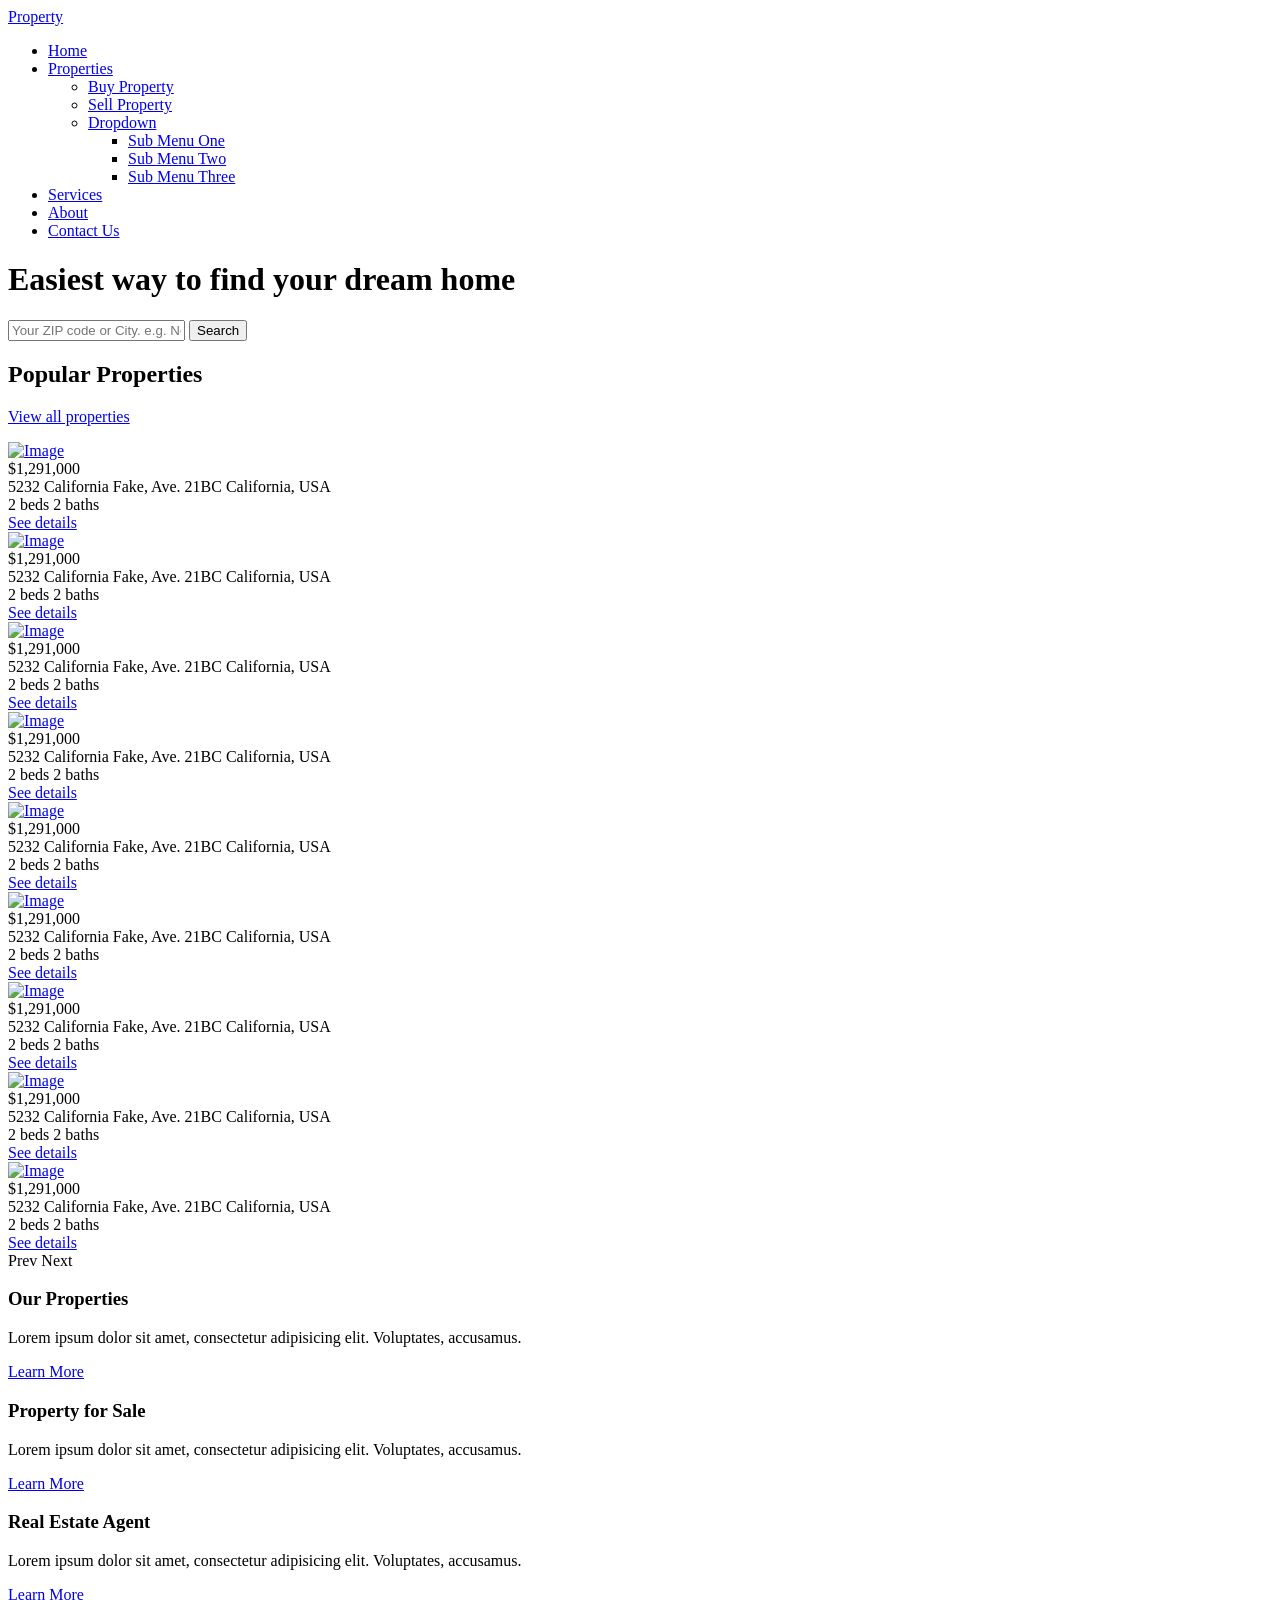
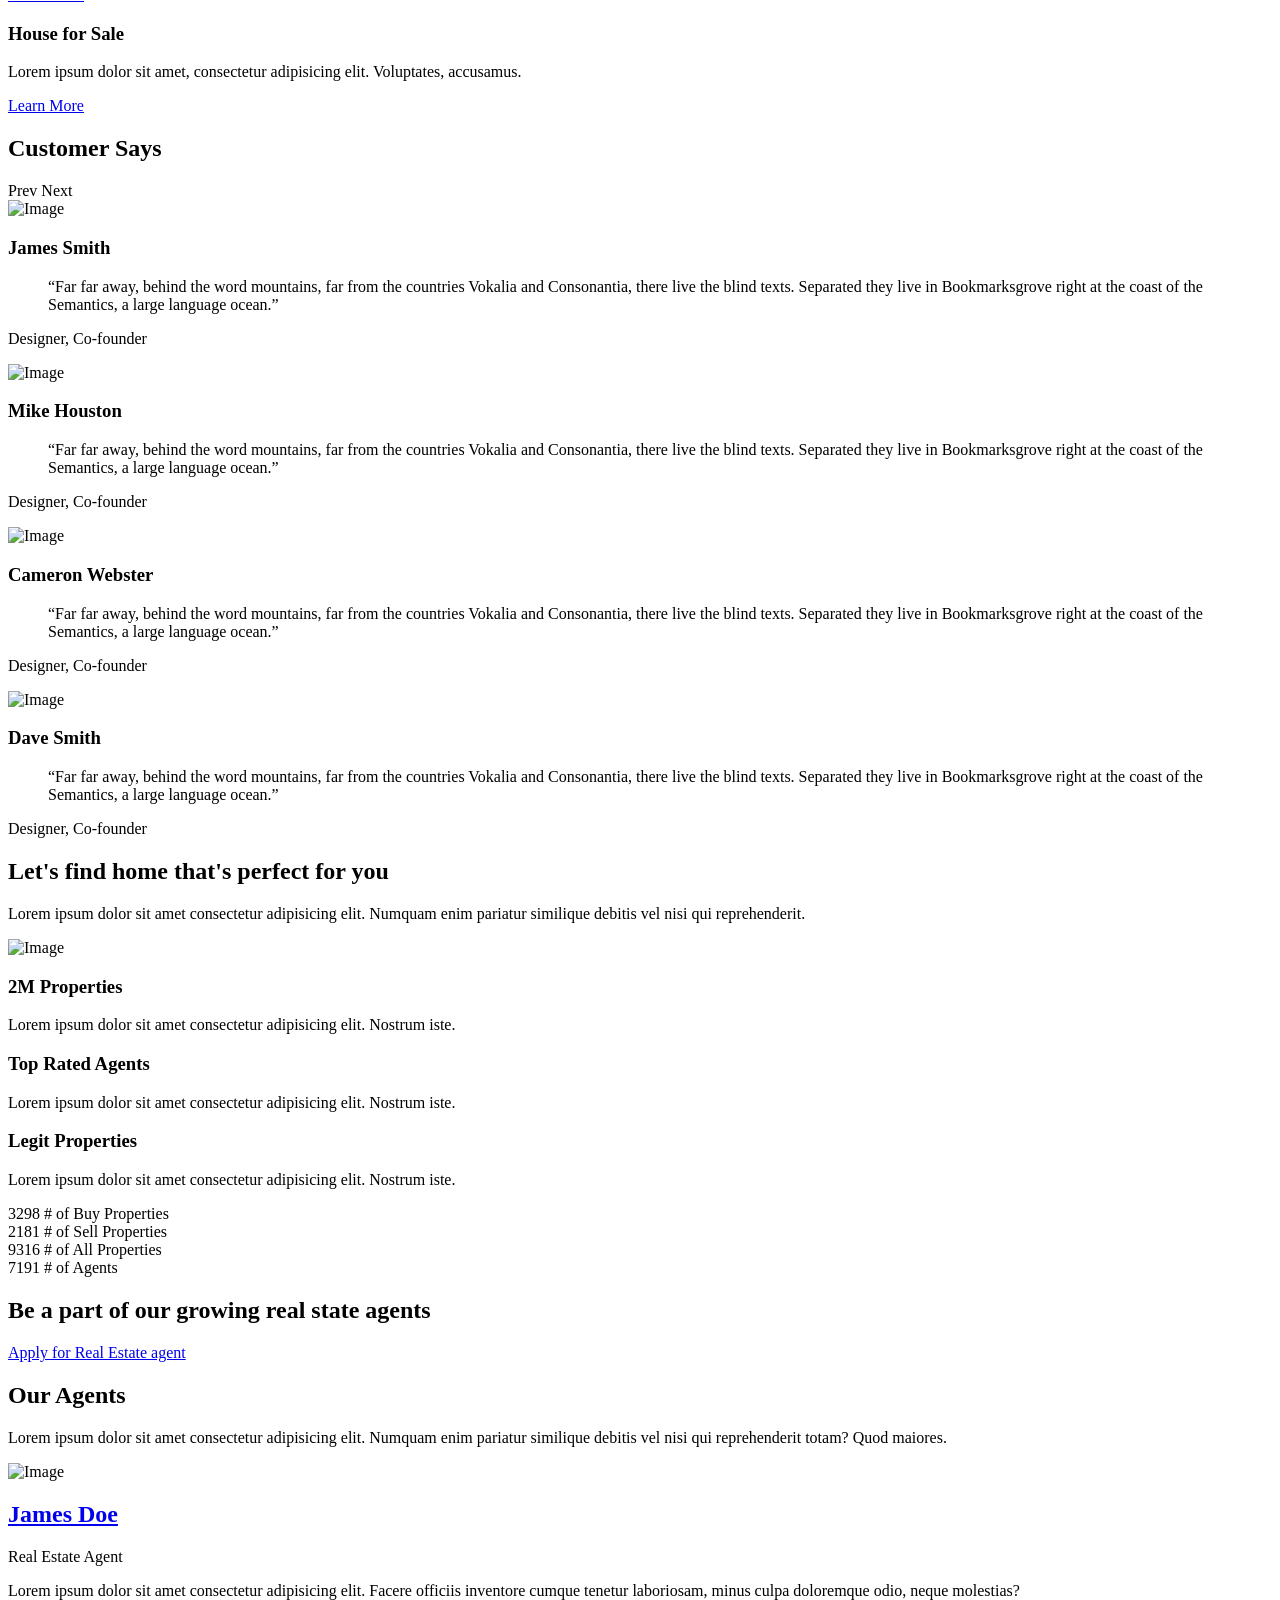
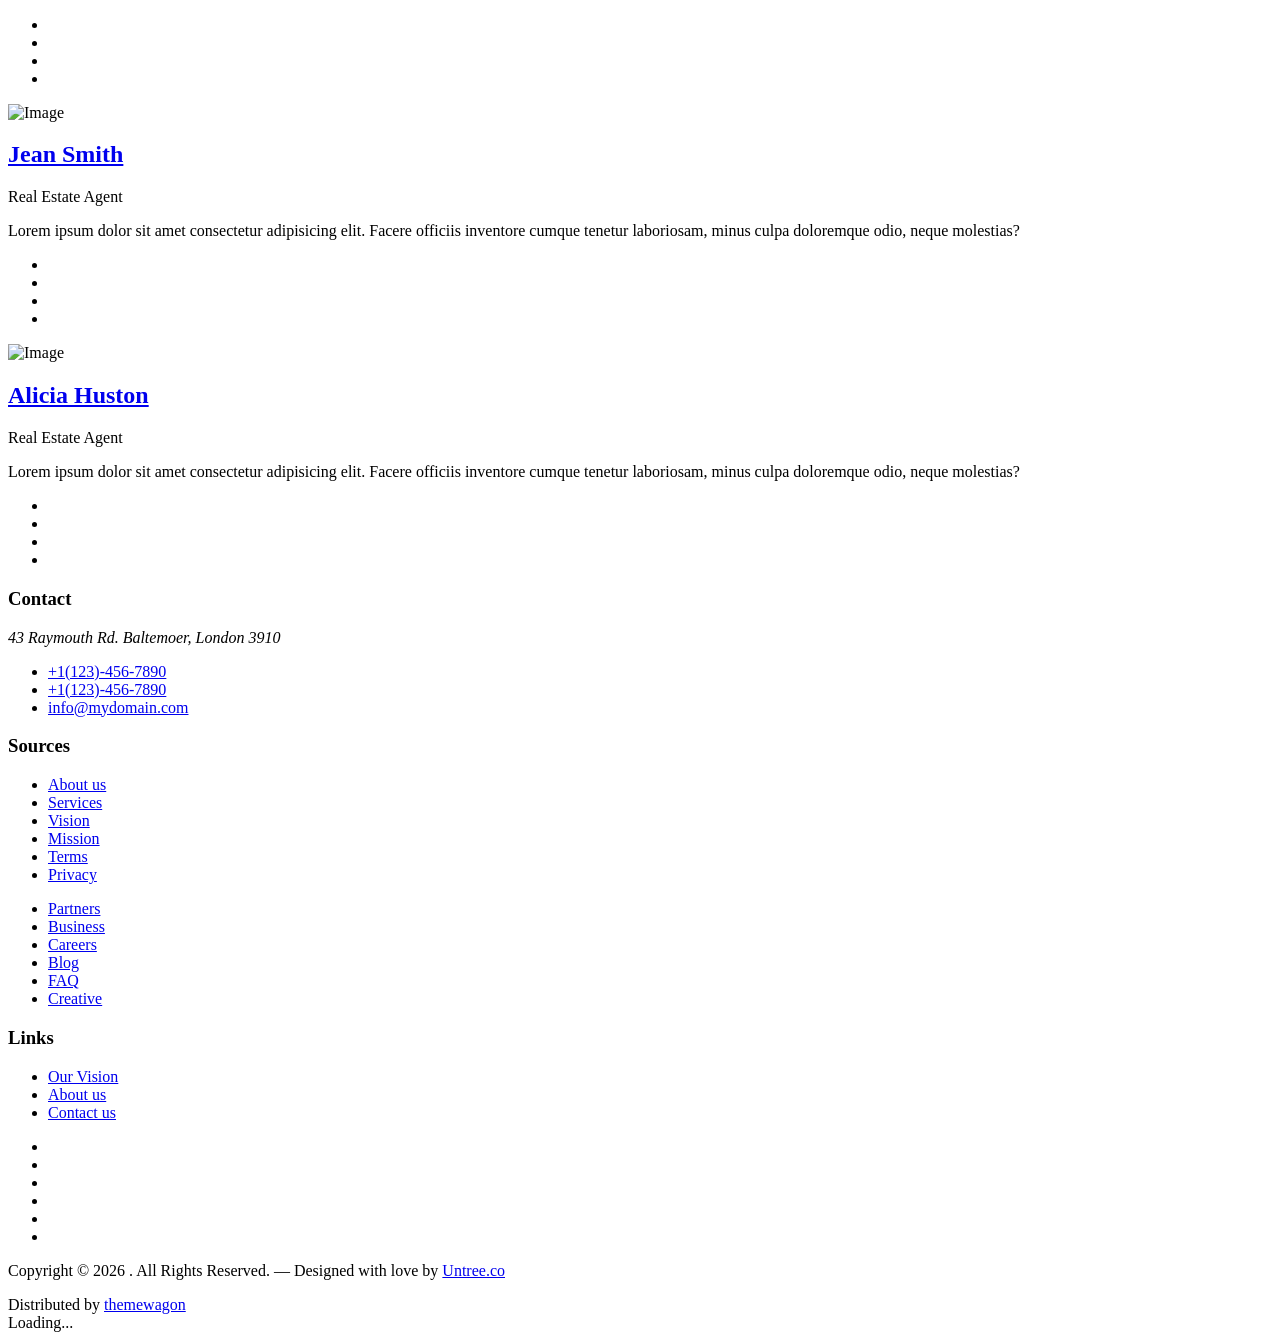
==== index.html @ 0a02bc1f "added index" ====
<!-- /*
* Template Name: Property
* Template Author: Untree.co
* Template URI: https://untree.co/
* License: https://creativecommons.org/licenses/by/3.0/
*/ -->
<!DOCTYPE html>
<html lang="en">
  <head>
    <meta charset="utf-8" />
    <meta name="viewport" content="width=device-width, initial-scale=1" />
    <meta name="author" content="Untree.co" />
    <link rel="shortcut icon" href="favicon.png" />

    <meta name="description" content="" />
    <meta name="keywords" content="bootstrap, bootstrap5" />

    <link rel="preconnect" href="https://fonts.googleapis.com" />
    <link rel="preconnect" href="https://fonts.gstatic.com" crossorigin />
    <link
      href="https://fonts.googleapis.com/css2?family=Work+Sans:wght@400;500;600;700&display=swap"
      rel="stylesheet"
    />

    <link rel="stylesheet" href="fonts/icomoon/style.css" />
    <link rel="stylesheet" href="fonts/flaticon/font/flaticon.css" />

    <link rel="stylesheet" href="css/tiny-slider.css" />
    <link rel="stylesheet" href="css/aos.css" />
    <link rel="stylesheet" href="css/style.css" />

    <title>
      Property &mdash; Free Bootstrap 5 Website Template by Untree.co
    </title>
  </head>
  <body>
    <div class="site-mobile-menu site-navbar-target">
      <div class="site-mobile-menu-header">
        <div class="site-mobile-menu-close">
          <span class="icofont-close js-menu-toggle"></span>
        </div>
      </div>
      <div class="site-mobile-menu-body"></div>
    </div>

    <nav class="site-nav">
      <div class="container">
        <div class="menu-bg-wrap">
          <div class="site-navigation">
            <a href="index.html" class="logo m-0 float-start">Property</a>

            <ul
              class="js-clone-nav d-none d-lg-inline-block text-start site-menu float-end"
            >
              <li class="active"><a href="index.html">Home</a></li>
              <li class="has-children">
                <a href="properties.html">Properties</a>
                <ul class="dropdown">
                  <li><a href="#">Buy Property</a></li>
                  <li><a href="#">Sell Property</a></li>
                  <li class="has-children">
                    <a href="#">Dropdown</a>
                    <ul class="dropdown">
                      <li><a href="#">Sub Menu One</a></li>
                      <li><a href="#">Sub Menu Two</a></li>
                      <li><a href="#">Sub Menu Three</a></li>
                    </ul>
                  </li>
                </ul>
              </li>
              <li><a href="services.html">Services</a></li>
              <li><a href="about.html">About</a></li>
              <li><a href="contact.html">Contact Us</a></li>
            </ul>

            <a
              href="#"
              class="burger light me-auto float-end mt-1 site-menu-toggle js-menu-toggle d-inline-block d-lg-none"
              data-toggle="collapse"
              data-target="#main-navbar"
            >
              <span></span>
            </a>
          </div>
        </div>
      </div>
    </nav>

    <div class="hero">
      <div class="hero-slide">
        <div
          class="img overlay"
          style="background-image: url('images/hero_bg_3.jpg')"
        ></div>
        <div
          class="img overlay"
          style="background-image: url('images/hero_bg_2.jpg')"
        ></div>
        <div
          class="img overlay"
          style="background-image: url('images/hero_bg_1.jpg')"
        ></div>
      </div>

      <div class="container">
        <div class="row justify-content-center align-items-center">
          <div class="col-lg-9 text-center">
            <h1 class="heading" data-aos="fade-up">
              Easiest way to find your dream home
            </h1>
            <form
              action="#"
              class="narrow-w form-search d-flex align-items-stretch mb-3"
              data-aos="fade-up"
              data-aos-delay="200"
            >
              <input
                type="text"
                class="form-control px-4"
                placeholder="Your ZIP code or City. e.g. New York"
              />
              <button type="submit" class="btn btn-primary">Search</button>
            </form>
          </div>
        </div>
      </div>
    </div>

    <div class="section">
      <div class="container">
        <div class="row mb-5 align-items-center">
          <div class="col-lg-6">
            <h2 class="font-weight-bold text-primary heading">
              Popular Properties
            </h2>
          </div>
          <div class="col-lg-6 text-lg-end">
            <p>
              <a
                href="#"
                target="_blank"
                class="btn btn-primary text-white py-3 px-4"
                >View all properties</a
              >
            </p>
          </div>
        </div>
        <div class="row">
          <div class="col-12">
            <div class="property-slider-wrap">
              <div class="property-slider">
                <div class="property-item">
                  <a href="property-single.html" class="img">
                    <img src="images/img_1.jpg" alt="Image" class="img-fluid" />
                  </a>

                  <div class="property-content">
                    <div class="price mb-2"><span>$1,291,000</span></div>
                    <div>
                      <span class="d-block mb-2 text-black-50"
                        >5232 California Fake, Ave. 21BC</span
                      >
                      <span class="city d-block mb-3">California, USA</span>

                      <div class="specs d-flex mb-4">
                        <span class="d-block d-flex align-items-center me-3">
                          <span class="icon-bed me-2"></span>
                          <span class="caption">2 beds</span>
                        </span>
                        <span class="d-block d-flex align-items-center">
                          <span class="icon-bath me-2"></span>
                          <span class="caption">2 baths</span>
                        </span>
                      </div>

                      <a
                        href="property-single.html"
                        class="btn btn-primary py-2 px-3"
                        >See details</a
                      >
                    </div>
                  </div>
                </div>
                <!-- .item -->

                <div class="property-item">
                  <a href="property-single.html" class="img">
                    <img src="images/img_2.jpg" alt="Image" class="img-fluid" />
                  </a>

                  <div class="property-content">
                    <div class="price mb-2"><span>$1,291,000</span></div>
                    <div>
                      <span class="d-block mb-2 text-black-50"
                        >5232 California Fake, Ave. 21BC</span
                      >
                      <span class="city d-block mb-3">California, USA</span>

                      <div class="specs d-flex mb-4">
                        <span class="d-block d-flex align-items-center me-3">
                          <span class="icon-bed me-2"></span>
                          <span class="caption">2 beds</span>
                        </span>
                        <span class="d-block d-flex align-items-center">
                          <span class="icon-bath me-2"></span>
                          <span class="caption">2 baths</span>
                        </span>
                      </div>

                      <a
                        href="property-single.html"
                        class="btn btn-primary py-2 px-3"
                        >See details</a
                      >
                    </div>
                  </div>
                </div>
                <!-- .item -->

                <div class="property-item">
                  <a href="property-single.html" class="img">
                    <img src="images/img_3.jpg" alt="Image" class="img-fluid" />
                  </a>

                  <div class="property-content">
                    <div class="price mb-2"><span>$1,291,000</span></div>
                    <div>
                      <span class="d-block mb-2 text-black-50"
                        >5232 California Fake, Ave. 21BC</span
                      >
                      <span class="city d-block mb-3">California, USA</span>

                      <div class="specs d-flex mb-4">
                        <span class="d-block d-flex align-items-center me-3">
                          <span class="icon-bed me-2"></span>
                          <span class="caption">2 beds</span>
                        </span>
                        <span class="d-block d-flex align-items-center">
                          <span class="icon-bath me-2"></span>
                          <span class="caption">2 baths</span>
                        </span>
                      </div>

                      <a
                        href="property-single.html"
                        class="btn btn-primary py-2 px-3"
                        >See details</a
                      >
                    </div>
                  </div>
                </div>
                <!-- .item -->

                <div class="property-item">
                  <a href="property-single.html" class="img">
                    <img src="images/img_4.jpg" alt="Image" class="img-fluid" />
                  </a>

                  <div class="property-content">
                    <div class="price mb-2"><span>$1,291,000</span></div>
                    <div>
                      <span class="d-block mb-2 text-black-50"
                        >5232 California Fake, Ave. 21BC</span
                      >
                      <span class="city d-block mb-3">California, USA</span>

                      <div class="specs d-flex mb-4">
                        <span class="d-block d-flex align-items-center me-3">
                          <span class="icon-bed me-2"></span>
                          <span class="caption">2 beds</span>
                        </span>
                        <span class="d-block d-flex align-items-center">
                          <span class="icon-bath me-2"></span>
                          <span class="caption">2 baths</span>
                        </span>
                      </div>

                      <a
                        href="property-single.html"
                        class="btn btn-primary py-2 px-3"
                        >See details</a
                      >
                    </div>
                  </div>
                </div>
                <!-- .item -->

                <div class="property-item">
                  <a href="property-single.html" class="img">
                    <img src="images/img_5.jpg" alt="Image" class="img-fluid" />
                  </a>

                  <div class="property-content">
                    <div class="price mb-2"><span>$1,291,000</span></div>
                    <div>
                      <span class="d-block mb-2 text-black-50"
                        >5232 California Fake, Ave. 21BC</span
                      >
                      <span class="city d-block mb-3">California, USA</span>

                      <div class="specs d-flex mb-4">
                        <span class="d-block d-flex align-items-center me-3">
                          <span class="icon-bed me-2"></span>
                          <span class="caption">2 beds</span>
                        </span>
                        <span class="d-block d-flex align-items-center">
                          <span class="icon-bath me-2"></span>
                          <span class="caption">2 baths</span>
                        </span>
                      </div>

                      <a
                        href="property-single.html"
                        class="btn btn-primary py-2 px-3"
                        >See details</a
                      >
                    </div>
                  </div>
                </div>
                <!-- .item -->

                <div class="property-item">
                  <a href="property-single.html" class="img">
                    <img src="images/img_6.jpg" alt="Image" class="img-fluid" />
                  </a>

                  <div class="property-content">
                    <div class="price mb-2"><span>$1,291,000</span></div>
                    <div>
                      <span class="d-block mb-2 text-black-50"
                        >5232 California Fake, Ave. 21BC</span
                      >
                      <span class="city d-block mb-3">California, USA</span>

                      <div class="specs d-flex mb-4">
                        <span class="d-block d-flex align-items-center me-3">
                          <span class="icon-bed me-2"></span>
                          <span class="caption">2 beds</span>
                        </span>
                        <span class="d-block d-flex align-items-center">
                          <span class="icon-bath me-2"></span>
                          <span class="caption">2 baths</span>
                        </span>
                      </div>

                      <a
                        href="property-single.html"
                        class="btn btn-primary py-2 px-3"
                        >See details</a
                      >
                    </div>
                  </div>
                </div>
                <!-- .item -->

                <div class="property-item">
                  <a href="property-single.html" class="img">
                    <img src="images/img_7.jpg" alt="Image" class="img-fluid" />
                  </a>

                  <div class="property-content">
                    <div class="price mb-2"><span>$1,291,000</span></div>
                    <div>
                      <span class="d-block mb-2 text-black-50"
                        >5232 California Fake, Ave. 21BC</span
                      >
                      <span class="city d-block mb-3">California, USA</span>

                      <div class="specs d-flex mb-4">
                        <span class="d-block d-flex align-items-center me-3">
                          <span class="icon-bed me-2"></span>
                          <span class="caption">2 beds</span>
                        </span>
                        <span class="d-block d-flex align-items-center">
                          <span class="icon-bath me-2"></span>
                          <span class="caption">2 baths</span>
                        </span>
                      </div>

                      <a
                        href="property-single.html"
                        class="btn btn-primary py-2 px-3"
                        >See details</a
                      >
                    </div>
                  </div>
                </div>
                <!-- .item -->

                <div class="property-item">
                  <a href="property-single.html" class="img">
                    <img src="images/img_8.jpg" alt="Image" class="img-fluid" />
                  </a>

                  <div class="property-content">
                    <div class="price mb-2"><span>$1,291,000</span></div>
                    <div>
                      <span class="d-block mb-2 text-black-50"
                        >5232 California Fake, Ave. 21BC</span
                      >
                      <span class="city d-block mb-3">California, USA</span>

                      <div class="specs d-flex mb-4">
                        <span class="d-block d-flex align-items-center me-3">
                          <span class="icon-bed me-2"></span>
                          <span class="caption">2 beds</span>
                        </span>
                        <span class="d-block d-flex align-items-center">
                          <span class="icon-bath me-2"></span>
                          <span class="caption">2 baths</span>
                        </span>
                      </div>

                      <a
                        href="property-single.html"
                        class="btn btn-primary py-2 px-3"
                        >See details</a
                      >
                    </div>
                  </div>
                </div>
                <!-- .item -->

                <div class="property-item">
                  <a href="property-single.html" class="img">
                    <img src="images/img_1.jpg" alt="Image" class="img-fluid" />
                  </a>

                  <div class="property-content">
                    <div class="price mb-2"><span>$1,291,000</span></div>
                    <div>
                      <span class="d-block mb-2 text-black-50"
                        >5232 California Fake, Ave. 21BC</span
                      >
                      <span class="city d-block mb-3">California, USA</span>

                      <div class="specs d-flex mb-4">
                        <span class="d-block d-flex align-items-center me-3">
                          <span class="icon-bed me-2"></span>
                          <span class="caption">2 beds</span>
                        </span>
                        <span class="d-block d-flex align-items-center">
                          <span class="icon-bath me-2"></span>
                          <span class="caption">2 baths</span>
                        </span>
                      </div>

                      <a
                        href="property-single.html"
                        class="btn btn-primary py-2 px-3"
                        >See details</a
                      >
                    </div>
                  </div>
                </div>
                <!-- .item -->
              </div>

              <div
                id="property-nav"
                class="controls"
                tabindex="0"
                aria-label="Carousel Navigation"
              >
                <span
                  class="prev"
                  data-controls="prev"
                  aria-controls="property"
                  tabindex="-1"
                  >Prev</span
                >
                <span
                  class="next"
                  data-controls="next"
                  aria-controls="property"
                  tabindex="-1"
                  >Next</span
                >
              </div>
            </div>
          </div>
        </div>
      </div>
    </div>

    <section class="features-1">
      <div class="container">
        <div class="row">
          <div class="col-6 col-lg-3" data-aos="fade-up" data-aos-delay="300">
            <div class="box-feature">
              <span class="flaticon-house"></span>
              <h3 class="mb-3">Our Properties</h3>
              <p>
                Lorem ipsum dolor sit amet, consectetur adipisicing elit.
                Voluptates, accusamus.
              </p>
              <p><a href="#" class="learn-more">Learn More</a></p>
            </div>
          </div>
          <div class="col-6 col-lg-3" data-aos="fade-up" data-aos-delay="500">
            <div class="box-feature">
              <span class="flaticon-building"></span>
              <h3 class="mb-3">Property for Sale</h3>
              <p>
                Lorem ipsum dolor sit amet, consectetur adipisicing elit.
                Voluptates, accusamus.
              </p>
              <p><a href="#" class="learn-more">Learn More</a></p>
            </div>
          </div>
          <div class="col-6 col-lg-3" data-aos="fade-up" data-aos-delay="400">
            <div class="box-feature">
              <span class="flaticon-house-3"></span>
              <h3 class="mb-3">Real Estate Agent</h3>
              <p>
                Lorem ipsum dolor sit amet, consectetur adipisicing elit.
                Voluptates, accusamus.
              </p>
              <p><a href="#" class="learn-more">Learn More</a></p>
            </div>
          </div>
          <div class="col-6 col-lg-3" data-aos="fade-up" data-aos-delay="600">
            <div class="box-feature">
              <span class="flaticon-house-1"></span>
              <h3 class="mb-3">House for Sale</h3>
              <p>
                Lorem ipsum dolor sit amet, consectetur adipisicing elit.
                Voluptates, accusamus.
              </p>
              <p><a href="#" class="learn-more">Learn More</a></p>
            </div>
          </div>
        </div>
      </div>
    </section>

    <div class="section sec-testimonials">
      <div class="container">
        <div class="row mb-5 align-items-center">
          <div class="col-md-6">
            <h2 class="font-weight-bold heading text-primary mb-4 mb-md-0">
              Customer Says
            </h2>
          </div>
          <div class="col-md-6 text-md-end">
            <div id="testimonial-nav">
              <span class="prev" data-controls="prev">Prev</span>

              <span class="next" data-controls="next">Next</span>
            </div>
          </div>
        </div>

        <div class="row">
          <div class="col-lg-4"></div>
        </div>
        <div class="testimonial-slider-wrap">
          <div class="testimonial-slider">
            <div class="item">
              <div class="testimonial">
                <img
                  src="images/person_1-min.jpg"
                  alt="Image"
                  class="img-fluid rounded-circle w-25 mb-4"
                />
                <div class="rate">
                  <span class="icon-star text-warning"></span>
                  <span class="icon-star text-warning"></span>
                  <span class="icon-star text-warning"></span>
                  <span class="icon-star text-warning"></span>
                  <span class="icon-star text-warning"></span>
                </div>
                <h3 class="h5 text-primary mb-4">James Smith</h3>
                <blockquote>
                  <p>
                    &ldquo;Far far away, behind the word mountains, far from the
                    countries Vokalia and Consonantia, there live the blind
                    texts. Separated they live in Bookmarksgrove right at the
                    coast of the Semantics, a large language ocean.&rdquo;
                  </p>
                </blockquote>
                <p class="text-black-50">Designer, Co-founder</p>
              </div>
            </div>

            <div class="item">
              <div class="testimonial">
                <img
                  src="images/person_2-min.jpg"
                  alt="Image"
                  class="img-fluid rounded-circle w-25 mb-4"
                />
                <div class="rate">
                  <span class="icon-star text-warning"></span>
                  <span class="icon-star text-warning"></span>
                  <span class="icon-star text-warning"></span>
                  <span class="icon-star text-warning"></span>
                  <span class="icon-star text-warning"></span>
                </div>
                <h3 class="h5 text-primary mb-4">Mike Houston</h3>
                <blockquote>
                  <p>
                    &ldquo;Far far away, behind the word mountains, far from the
                    countries Vokalia and Consonantia, there live the blind
                    texts. Separated they live in Bookmarksgrove right at the
                    coast of the Semantics, a large language ocean.&rdquo;
                  </p>
                </blockquote>
                <p class="text-black-50">Designer, Co-founder</p>
              </div>
            </div>

            <div class="item">
              <div class="testimonial">
                <img
                  src="images/person_3-min.jpg"
                  alt="Image"
                  class="img-fluid rounded-circle w-25 mb-4"
                />
                <div class="rate">
                  <span class="icon-star text-warning"></span>
                  <span class="icon-star text-warning"></span>
                  <span class="icon-star text-warning"></span>
                  <span class="icon-star text-warning"></span>
                  <span class="icon-star text-warning"></span>
                </div>
                <h3 class="h5 text-primary mb-4">Cameron Webster</h3>
                <blockquote>
                  <p>
                    &ldquo;Far far away, behind the word mountains, far from the
                    countries Vokalia and Consonantia, there live the blind
                    texts. Separated they live in Bookmarksgrove right at the
                    coast of the Semantics, a large language ocean.&rdquo;
                  </p>
                </blockquote>
                <p class="text-black-50">Designer, Co-founder</p>
              </div>
            </div>

            <div class="item">
              <div class="testimonial">
                <img
                  src="images/person_4-min.jpg"
                  alt="Image"
                  class="img-fluid rounded-circle w-25 mb-4"
                />
                <div class="rate">
                  <span class="icon-star text-warning"></span>
                  <span class="icon-star text-warning"></span>
                  <span class="icon-star text-warning"></span>
                  <span class="icon-star text-warning"></span>
                  <span class="icon-star text-warning"></span>
                </div>
                <h3 class="h5 text-primary mb-4">Dave Smith</h3>
                <blockquote>
                  <p>
                    &ldquo;Far far away, behind the word mountains, far from the
                    countries Vokalia and Consonantia, there live the blind
                    texts. Separated they live in Bookmarksgrove right at the
                    coast of the Semantics, a large language ocean.&rdquo;
                  </p>
                </blockquote>
                <p class="text-black-50">Designer, Co-founder</p>
              </div>
            </div>
          </div>
        </div>
      </div>
    </div>

    <div class="section section-4 bg-light">
      <div class="container">
        <div class="row justify-content-center text-center mb-5">
          <div class="col-lg-5">
            <h2 class="font-weight-bold heading text-primary mb-4">
              Let's find home that's perfect for you
            </h2>
            <p class="text-black-50">
              Lorem ipsum dolor sit amet consectetur adipisicing elit. Numquam
              enim pariatur similique debitis vel nisi qui reprehenderit.
            </p>
          </div>
        </div>
        <div class="row justify-content-between mb-5">
          <div class="col-lg-7 mb-5 mb-lg-0 order-lg-2">
            <div class="img-about dots">
              <img src="images/hero_bg_3.jpg" alt="Image" class="img-fluid" />
            </div>
          </div>
          <div class="col-lg-4">
            <div class="d-flex feature-h">
              <span class="wrap-icon me-3">
                <span class="icon-home2"></span>
              </span>
              <div class="feature-text">
                <h3 class="heading">2M Properties</h3>
                <p class="text-black-50">
                  Lorem ipsum dolor sit amet consectetur adipisicing elit.
                  Nostrum iste.
                </p>
              </div>
            </div>

            <div class="d-flex feature-h">
              <span class="wrap-icon me-3">
                <span class="icon-person"></span>
              </span>
              <div class="feature-text">
                <h3 class="heading">Top Rated Agents</h3>
                <p class="text-black-50">
                  Lorem ipsum dolor sit amet consectetur adipisicing elit.
                  Nostrum iste.
                </p>
              </div>
            </div>

            <div class="d-flex feature-h">
              <span class="wrap-icon me-3">
                <span class="icon-security"></span>
              </span>
              <div class="feature-text">
                <h3 class="heading">Legit Properties</h3>
                <p class="text-black-50">
                  Lorem ipsum dolor sit amet consectetur adipisicing elit.
                  Nostrum iste.
                </p>
              </div>
            </div>
          </div>
        </div>
        <div class="row section-counter mt-5">
          <div
            class="col-6 col-sm-6 col-md-6 col-lg-3"
            data-aos="fade-up"
            data-aos-delay="300"
          >
            <div class="counter-wrap mb-5 mb-lg-0">
              <span class="number"
                ><span class="countup text-primary">3298</span></span
              >
              <span class="caption text-black-50"># of Buy Properties</span>
            </div>
          </div>
          <div
            class="col-6 col-sm-6 col-md-6 col-lg-3"
            data-aos="fade-up"
            data-aos-delay="400"
          >
            <div class="counter-wrap mb-5 mb-lg-0">
              <span class="number"
                ><span class="countup text-primary">2181</span></span
              >
              <span class="caption text-black-50"># of Sell Properties</span>
            </div>
          </div>
          <div
            class="col-6 col-sm-6 col-md-6 col-lg-3"
            data-aos="fade-up"
            data-aos-delay="500"
          >
            <div class="counter-wrap mb-5 mb-lg-0">
              <span class="number"
                ><span class="countup text-primary">9316</span></span
              >
              <span class="caption text-black-50"># of All Properties</span>
            </div>
          </div>
          <div
            class="col-6 col-sm-6 col-md-6 col-lg-3"
            data-aos="fade-up"
            data-aos-delay="600"
          >
            <div class="counter-wrap mb-5 mb-lg-0">
              <span class="number"
                ><span class="countup text-primary">7191</span></span
              >
              <span class="caption text-black-50"># of Agents</span>
            </div>
          </div>
        </div>
      </div>
    </div>

    <div class="section">
      <div class="row justify-content-center footer-cta" data-aos="fade-up">
        <div class="col-lg-7 mx-auto text-center">
          <h2 class="mb-4">Be a part of our growing real state agents</h2>
          <p>
            <a
              href="#"
              target="_blank"
              class="btn btn-primary text-white py-3 px-4"
              >Apply for Real Estate agent</a
            >
          </p>
        </div>
        <!-- /.col-lg-7 -->
      </div>
      <!-- /.row -->
    </div>

    <div class="section section-5 bg-light">
      <div class="container">
        <div class="row justify-content-center text-center mb-5">
          <div class="col-lg-6 mb-5">
            <h2 class="font-weight-bold heading text-primary mb-4">
              Our Agents
            </h2>
            <p class="text-black-50">
              Lorem ipsum dolor sit amet consectetur adipisicing elit. Numquam
              enim pariatur similique debitis vel nisi qui reprehenderit totam?
              Quod maiores.
            </p>
          </div>
        </div>
        <div class="row">
          <div class="col-sm-6 col-md-6 col-lg-4 mb-5 mb-lg-0">
            <div class="h-100 person">
              <img
                src="images/person_1-min.jpg"
                alt="Image"
                class="img-fluid"
              />

              <div class="person-contents">
                <h2 class="mb-0"><a href="#">James Doe</a></h2>
                <span class="meta d-block mb-3">Real Estate Agent</span>
                <p>
                  Lorem ipsum dolor sit amet consectetur adipisicing elit.
                  Facere officiis inventore cumque tenetur laboriosam, minus
                  culpa doloremque odio, neque molestias?
                </p>

                <ul class="social list-unstyled list-inline dark-hover">
                  <li class="list-inline-item">
                    <a href="#"><span class="icon-twitter"></span></a>
                  </li>
                  <li class="list-inline-item">
                    <a href="#"><span class="icon-facebook"></span></a>
                  </li>
                  <li class="list-inline-item">
                    <a href="#"><span class="icon-linkedin"></span></a>
                  </li>
                  <li class="list-inline-item">
                    <a href="#"><span class="icon-instagram"></span></a>
                  </li>
                </ul>
              </div>
            </div>
          </div>
          <div class="col-sm-6 col-md-6 col-lg-4 mb-5 mb-lg-0">
            <div class="h-100 person">
              <img
                src="images/person_2-min.jpg"
                alt="Image"
                class="img-fluid"
              />

              <div class="person-contents">
                <h2 class="mb-0"><a href="#">Jean Smith</a></h2>
                <span class="meta d-block mb-3">Real Estate Agent</span>
                <p>
                  Lorem ipsum dolor sit amet consectetur adipisicing elit.
                  Facere officiis inventore cumque tenetur laboriosam, minus
                  culpa doloremque odio, neque molestias?
                </p>

                <ul class="social list-unstyled list-inline dark-hover">
                  <li class="list-inline-item">
                    <a href="#"><span class="icon-twitter"></span></a>
                  </li>
                  <li class="list-inline-item">
                    <a href="#"><span class="icon-facebook"></span></a>
                  </li>
                  <li class="list-inline-item">
                    <a href="#"><span class="icon-linkedin"></span></a>
                  </li>
                  <li class="list-inline-item">
                    <a href="#"><span class="icon-instagram"></span></a>
                  </li>
                </ul>
              </div>
            </div>
          </div>
          <div class="col-sm-6 col-md-6 col-lg-4 mb-5 mb-lg-0">
            <div class="h-100 person">
              <img
                src="images/person_3-min.jpg"
                alt="Image"
                class="img-fluid"
              />

              <div class="person-contents">
                <h2 class="mb-0"><a href="#">Alicia Huston</a></h2>
                <span class="meta d-block mb-3">Real Estate Agent</span>
                <p>
                  Lorem ipsum dolor sit amet consectetur adipisicing elit.
                  Facere officiis inventore cumque tenetur laboriosam, minus
                  culpa doloremque odio, neque molestias?
                </p>

                <ul class="social list-unstyled list-inline dark-hover">
                  <li class="list-inline-item">
                    <a href="#"><span class="icon-twitter"></span></a>
                  </li>
                  <li class="list-inline-item">
                    <a href="#"><span class="icon-facebook"></span></a>
                  </li>
                  <li class="list-inline-item">
                    <a href="#"><span class="icon-linkedin"></span></a>
                  </li>
                  <li class="list-inline-item">
                    <a href="#"><span class="icon-instagram"></span></a>
                  </li>
                </ul>
              </div>
            </div>
          </div>
        </div>
      </div>
    </div>

    <div class="site-footer">
      <div class="container">
        <div class="row">
          <div class="col-lg-4">
            <div class="widget">
              <h3>Contact</h3>
              <address>43 Raymouth Rd. Baltemoer, London 3910</address>
              <ul class="list-unstyled links">
                <li><a href="tel://11234567890">+1(123)-456-7890</a></li>
                <li><a href="tel://11234567890">+1(123)-456-7890</a></li>
                <li>
                  <a href="mailto:info@mydomain.com">info@mydomain.com</a>
                </li>
              </ul>
            </div>
            <!-- /.widget -->
          </div>
          <!-- /.col-lg-4 -->
          <div class="col-lg-4">
            <div class="widget">
              <h3>Sources</h3>
              <ul class="list-unstyled float-start links">
                <li><a href="#">About us</a></li>
                <li><a href="#">Services</a></li>
                <li><a href="#">Vision</a></li>
                <li><a href="#">Mission</a></li>
                <li><a href="#">Terms</a></li>
                <li><a href="#">Privacy</a></li>
              </ul>
              <ul class="list-unstyled float-start links">
                <li><a href="#">Partners</a></li>
                <li><a href="#">Business</a></li>
                <li><a href="#">Careers</a></li>
                <li><a href="#">Blog</a></li>
                <li><a href="#">FAQ</a></li>
                <li><a href="#">Creative</a></li>
              </ul>
            </div>
            <!-- /.widget -->
          </div>
          <!-- /.col-lg-4 -->
          <div class="col-lg-4">
            <div class="widget">
              <h3>Links</h3>
              <ul class="list-unstyled links">
                <li><a href="#">Our Vision</a></li>
                <li><a href="#">About us</a></li>
                <li><a href="#">Contact us</a></li>
              </ul>

              <ul class="list-unstyled social">
                <li>
                  <a href="#"><span class="icon-instagram"></span></a>
                </li>
                <li>
                  <a href="#"><span class="icon-twitter"></span></a>
                </li>
                <li>
                  <a href="#"><span class="icon-facebook"></span></a>
                </li>
                <li>
                  <a href="#"><span class="icon-linkedin"></span></a>
                </li>
                <li>
                  <a href="#"><span class="icon-pinterest"></span></a>
                </li>
                <li>
                  <a href="#"><span class="icon-dribbble"></span></a>
                </li>
              </ul>
            </div>
            <!-- /.widget -->
          </div>
          <!-- /.col-lg-4 -->
        </div>
        <!-- /.row -->

        <div class="row mt-5">
          <div class="col-12 text-center">
            <!-- 
              **==========
              NOTE: 
              Please don't remove this copyright link unless you buy the license here https://untree.co/license/  
              **==========
            -->

            <p>
              Copyright &copy;
              <script>
                document.write(new Date().getFullYear());
              </script>
              . All Rights Reserved. &mdash; Designed with love by
              <a href="https://untree.co">Untree.co</a>
              <!-- License information: https://untree.co/license/ -->
            </p>
            <div>
              Distributed by
              <a href="https://themewagon.com/" target="_blank">themewagon</a>
            </div>
          </div>
        </div>
      </div>
      <!-- /.container -->
    </div>
    <!-- /.site-footer -->

    <!-- Preloader -->
    <div id="overlayer"></div>
    <div class="loader">
      <div class="spinner-border" role="status">
        <span class="visually-hidden">Loading...</span>
      </div>
    </div>

    <script src="js/bootstrap.bundle.min.js"></script>
    <script src="js/tiny-slider.js"></script>
    <script src="js/aos.js"></script>
    <script src="js/navbar.js"></script>
    <script src="js/counter.js"></script>
    <script src="js/custom.js"></script>
  </body>
</html>
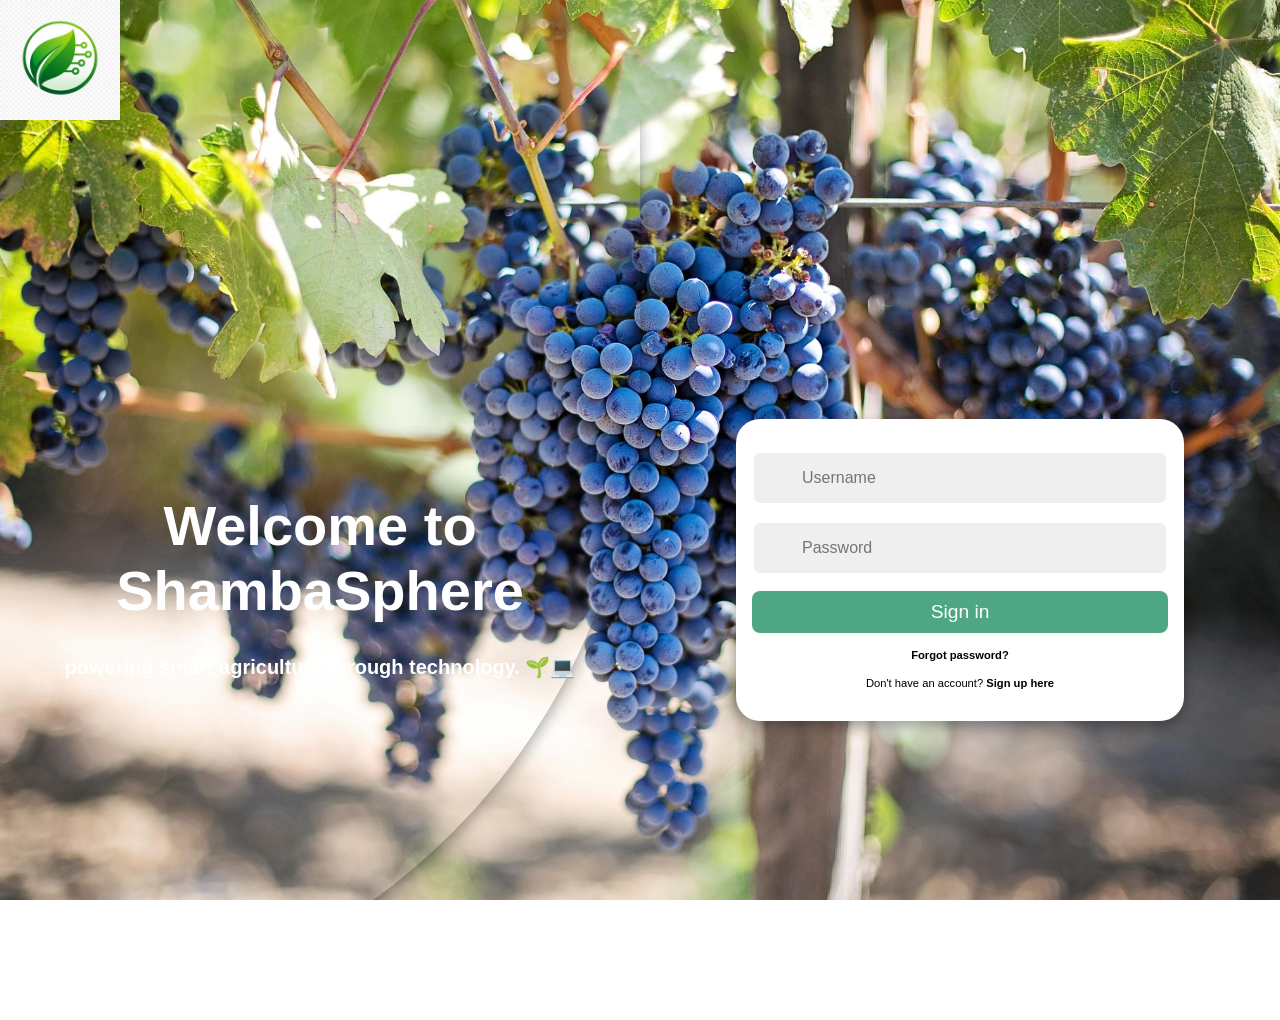
==== commit 2ee03f1f: ".." ====
--- a/index.html
+++ b/index.html
@@ -1,1044 +1,158 @@
-<!-- /*
-* Template Name: Property
-* Template Author: Untree.co
-* Template URI: https://untree.co/
-* License: https://creativecommons.org/licenses/by/3.0/
-*/ -->
 <!DOCTYPE html>
 <html lang="en">
-  <head>
-    <meta charset="utf-8" />
-    <meta name="viewport" content="width=device-width, initial-scale=1" />
-    <meta name="author" content="Untree.co" />
-    <link rel="shortcut icon" href="favicon.png" />
+<head>
+    <meta charset="UTF-8">
+    <meta name="viewport" content="width=device-width, initial-scale=1.0">
+    <title>Register / Login</title>
 
-    <meta name="description" content="" />
-    <meta name="keywords" content="bootstrap, bootstrap5" />
-
-    <link rel="preconnect" href="https://fonts.googleapis.com" />
-    <link rel="preconnect" href="https://fonts.gstatic.com" crossorigin />
-    <link
-      href="https://fonts.googleapis.com/css2?family=Work+Sans:wght@400;500;600;700&display=swap"
-      rel="stylesheet"
-    />
-
-    <link rel="stylesheet" href="fonts/icomoon/style.css" />
-    <link rel="stylesheet" href="fonts/flaticon/font/flaticon.css" />
-
-    <link rel="stylesheet" href="css/tiny-slider.css" />
-    <link rel="stylesheet" href="css/aos.css" />
-    <link rel="stylesheet" href="css/style.css" />
-
-    <title>
-      Property &mdash; Free Bootstrap 5 Website Template by Untree.co
-    </title>
-  </head>
-  <body>
-    <div class="site-mobile-menu site-navbar-target">
-      <div class="site-mobile-menu-header">
-        <div class="site-mobile-menu-close">
-          <span class="icofont-close js-menu-toggle"></span>
-        </div>
-      </div>
-      <div class="site-mobile-menu-body"></div>
+    <!-- Main CSS -->
+    <link rel="stylesheet" href="/Auth/auth.css">
+</head>
+<body>
+    <div class="logo">
+       
+        <img src="/images/logo.jpeg" alt="shambasphere-logo">
+    </div>
     </div>
 
-    <nav class="site-nav">
-      <div class="container">
-        <div class="menu-bg-wrap">
-          <div class="site-navigation">
-            <a href="index.html" class="logo m-0 float-start">Property</a>
+<div id="container" class="container">
+		<!-- FORM SECTION -->
+		<div class="row">
+			<!-- SIGN UP -->
+			<div class="col align-items-center flex-col sign-up">
+				<div class="form-wrapper align-items-center">
+					<div class="form sign-up">
+						<div class="input-group">
+							<i class='bx bxs-user'></i>
+							<input type="text" placeholder="Username">
+						</div>
+						<div class="input-group">
+							<i class='bx bx-mail-send'></i>
+							<input type="email" placeholder="Email">
+						</div>
+                        <div class="input-group">
+							<i class='bx bxs-lock-alt'></i>
+							<input type="number" placeholder="mobile number">
+						</div>
+						<div class="input-group">
+							<i class='bx bxs-lock-alt'></i>
+							<input type="password" placeholder="Password">
+						</div>
+						<div class="input-group">
+							<i class='bx bxs-lock-alt'></i>
+							<input type="password" placeholder="Confirm password">
+						</div>
+                        <div class="input-group">
+							<select name="" id="" style="width: 100%; padding: 10px; border-radius: 5px; border: 1px solid var(--gray);">
+                                <option value=""></option>
+                                <option value="">Farmer</option>
+                                <option value="">Buyer</option>
+                                <option value="">Agronomist</option>
+                                <option value="">Agricultural Extension Officer</option>
+                                <option value="">Agricultural Researcher</option>
+                                <option value="">Agricultural Consultant</option>
 
-            <ul
-              class="js-clone-nav d-none d-lg-inline-block text-start site-menu float-end"
-            >
-              <li class="active"><a href="index.html">Home</a></li>
-              <li class="has-children">
-                <a href="properties.html">Properties</a>
-                <ul class="dropdown">
-                  <li><a href="#">Buy Property</a></li>
-                  <li><a href="#">Sell Property</a></li>
-                  <li class="has-children">
-                    <a href="#">Dropdown</a>
-                    <ul class="dropdown">
-                      <li><a href="#">Sub Menu One</a></li>
-                      <li><a href="#">Sub Menu Two</a></li>
-                      <li><a href="#">Sub Menu Three</a></li>
-                    </ul>
-                  </li>
-                </ul>
-              </li>
-              <li><a href="services.html">Services</a></li>
-              <li><a href="about.html">About</a></li>
-              <li><a href="contact.html">Contact Us</a></li>
-            </ul>
 
-            <a
-              href="#"
-              class="burger light me-auto float-end mt-1 site-menu-toggle js-menu-toggle d-inline-block d-lg-none"
-              data-toggle="collapse"
-              data-target="#main-navbar"
-            >
-              <span></span>
-            </a>
-          </div>
-        </div>
-      </div>
-    </nav>
 
-    <div class="hero">
-      <div class="hero-slide">
-        <div
-          class="img overlay"
-          style="background-image: url('images/hero_bg_3.jpg')"
-        ></div>
-        <div
-          class="img overlay"
-          style="background-image: url('images/hero_bg_2.jpg')"
-        ></div>
-        <div
-          class="img overlay"
-          style="background-image: url('images/hero_bg_1.jpg')"
-        ></div>
-      </div>
 
-      <div class="container">
-        <div class="row justify-content-center align-items-center">
-          <div class="col-lg-9 text-center">
-            <h1 class="heading" data-aos="fade-up">
-              Easiest way to find your dream home
-            </h1>
-            <form
-              action="#"
-              class="narrow-w form-search d-flex align-items-stretch mb-3"
-              data-aos="fade-up"
-              data-aos-delay="200"
-            >
-              <input
-                type="text"
-                class="form-control px-4"
-                placeholder="Your ZIP code or City. e.g. New York"
-              />
-              <button type="submit" class="btn btn-primary">Search</button>
-            </form>
-          </div>
-        </div>
-      </div>
-    </div>
+                              
+                            </select>
+						</div>
+						<button>
+							Sign up
+						</button>
+						<p>
+							<span>
+								Already have an account?
+							</span>
+							<b onclick="toggle()" class="pointer">
+								Sign in here
+							</b>
+						</p>
+					</div>
+				</div>
+			
+			</div>
+			<!-- END SIGN UP -->
+			<!-- SIGN IN -->
+			<div class="col align-items-center flex-col sign-in">
+				<div class="form-wrapper align-items-center">
+					<div class="form sign-in">
+						<div class="input-group">
+							<i class='bx bxs-user'></i>
+							<input type="text" placeholder="Username">
+						</div>
+						<div class="input-group">
+							<i class='bx bxs-lock-alt'></i>
+							<input type="password" placeholder="Password">
+						</div>
+						<button>
+							Sign in
+						</button>
+						<p>
+							<b>
+								Forgot password?
+							</b>
+						</p>
+						<p>
+							<span>
+								Don't have an account?
+							</span>
+							<b onclick="toggle()" class="pointer">
+								Sign up here
+							</b>
+						</p>
+					</div>
+				</div>
+				<div class="form-wrapper">
+		
+				</div>
+			</div>
+			<!-- END SIGN IN -->
+		</div>
+		<!-- END FORM SECTION -->
+		<!-- CONTENT SECTION -->
+		<div class="row content-row">
+			<!-- SIGN IN CONTENT -->
+			<div class="col align-items-center flex-col sign-in" style="color: red;">
 
-    <div class="section">
-      <div class="container">
-        <div class="row mb-5 align-items-center">
-          <div class="col-lg-6">
-            <h2 class="font-weight-bold text-primary heading">
-              Popular Properties
-            </h2>
-          </div>
-          <div class="col-lg-6 text-lg-end">
-            <p>
-              <a
-                href="#"
-                target="_blank"
-                class="btn btn-primary text-white py-3 px-4"
-                >View all properties</a
-              >
-            </p>
-          </div>
-        </div>
-        <div class="row">
-          <div class="col-12">
-            <div class="property-slider-wrap">
-              <div class="property-slider">
-                <div class="property-item">
-                  <a href="property-single.html" class="img">
-                    <img src="images/img_1.jpg" alt="Image" class="img-fluid" />
-                  </a>
+                <div class="img-sign-in" >
+                       </div>
 
-                  <div class="property-content">
-                    <div class="price mb-2"><span>$1,291,000</span></div>
-                    <div>
-                      <span class="d-block mb-2 text-black-50"
-                        >5232 California Fake, Ave. 21BC</span
-                      >
-                      <span class="city d-block mb-3">California, USA</span>
 
-                      <div class="specs d-flex mb-4">
-                        <span class="d-block d-flex align-items-center me-3">
-                          <span class="icon-bed me-2"></span>
-                          <span class="caption">2 beds</span>
-                        </span>
-                        <span class="d-block d-flex align-items-center">
-                          <span class="icon-bath me-2"></span>
-                          <span class="caption">2 baths</span>
-                        </span>
-                      </div>
 
-                      <a
-                        href="property-single.html"
-                        class="btn btn-primary py-2 px-3"
-                        >See details</a
-                      >
-                    </div>
-                  </div>
-                </div>
-                <!-- .item -->
+				<div class="text sign-in">
+                   
+					<h2>
+						Welcome to ShambaSphere 
+                    </h2>
+                    <p style="font-size: 20px;">powering smart agriculture through technology. 🌱💻</p> 
+                    
+	
+				</div>
+				<div class="img sign-in">
+                   
+				</div>
+			</div>
+			<!-- END SIGN IN CONTENT -->
+			<!-- SIGN UP CONTENT -->
+			<div class="col align-items-center flex-col">
+				<div class="img sign-up">
+				
+				</div>
+				<div class="text sign-up">
+					<h2 style="color: white-space: inherit;font-size: 50px;font-weight: bold; background: rgba(0, 0, 0, 0.384); padding: 10px;">
+						Join with us
+					</h2>
+                    <p style="color:white;font-size: 20px;font-weight: bold; background: rgba(0, 0, 0, 0.384); padding: 10px;">and experience the power of technology in modern agriculture. 🌐🌱</p>
+	
+				</div>
+			</div>
+			<!-- END SIGN UP CONTENT -->
+		</div>
+		<!-- END CONTENT SECTION -->
+	</div>
 
-                <div class="property-item">
-                  <a href="property-single.html" class="img">
-                    <img src="images/img_2.jpg" alt="Image" class="img-fluid" />
-                  </a>
-
-                  <div class="property-content">
-                    <div class="price mb-2"><span>$1,291,000</span></div>
-                    <div>
-                      <span class="d-block mb-2 text-black-50"
-                        >5232 California Fake, Ave. 21BC</span
-                      >
-                      <span class="city d-block mb-3">California, USA</span>
-
-                      <div class="specs d-flex mb-4">
-                        <span class="d-block d-flex align-items-center me-3">
-                          <span class="icon-bed me-2"></span>
-                          <span class="caption">2 beds</span>
-                        </span>
-                        <span class="d-block d-flex align-items-center">
-                          <span class="icon-bath me-2"></span>
-                          <span class="caption">2 baths</span>
-                        </span>
-                      </div>
-
-                      <a
-                        href="property-single.html"
-                        class="btn btn-primary py-2 px-3"
-                        >See details</a
-                      >
-                    </div>
-                  </div>
-                </div>
-                <!-- .item -->
-
-                <div class="property-item">
-                  <a href="property-single.html" class="img">
-                    <img src="images/img_3.jpg" alt="Image" class="img-fluid" />
-                  </a>
-
-                  <div class="property-content">
-                    <div class="price mb-2"><span>$1,291,000</span></div>
-                    <div>
-                      <span class="d-block mb-2 text-black-50"
-                        >5232 California Fake, Ave. 21BC</span
-                      >
-                      <span class="city d-block mb-3">California, USA</span>
-
-                      <div class="specs d-flex mb-4">
-                        <span class="d-block d-flex align-items-center me-3">
-                          <span class="icon-bed me-2"></span>
-                          <span class="caption">2 beds</span>
-                        </span>
-                        <span class="d-block d-flex align-items-center">
-                          <span class="icon-bath me-2"></span>
-                          <span class="caption">2 baths</span>
-                        </span>
-                      </div>
-
-                      <a
-                        href="property-single.html"
-                        class="btn btn-primary py-2 px-3"
-                        >See details</a
-                      >
-                    </div>
-                  </div>
-                </div>
-                <!-- .item -->
-
-                <div class="property-item">
-                  <a href="property-single.html" class="img">
-                    <img src="images/img_4.jpg" alt="Image" class="img-fluid" />
-                  </a>
-
-                  <div class="property-content">
-                    <div class="price mb-2"><span>$1,291,000</span></div>
-                    <div>
-                      <span class="d-block mb-2 text-black-50"
-                        >5232 California Fake, Ave. 21BC</span
-                      >
-                      <span class="city d-block mb-3">California, USA</span>
-
-                      <div class="specs d-flex mb-4">
-                        <span class="d-block d-flex align-items-center me-3">
-                          <span class="icon-bed me-2"></span>
-                          <span class="caption">2 beds</span>
-                        </span>
-                        <span class="d-block d-flex align-items-center">
-                          <span class="icon-bath me-2"></span>
-                          <span class="caption">2 baths</span>
-                        </span>
-                      </div>
-
-                      <a
-                        href="property-single.html"
-                        class="btn btn-primary py-2 px-3"
-                        >See details</a
-                      >
-                    </div>
-                  </div>
-                </div>
-                <!-- .item -->
-
-                <div class="property-item">
-                  <a href="property-single.html" class="img">
-                    <img src="images/img_5.jpg" alt="Image" class="img-fluid" />
-                  </a>
-
-                  <div class="property-content">
-                    <div class="price mb-2"><span>$1,291,000</span></div>
-                    <div>
-                      <span class="d-block mb-2 text-black-50"
-                        >5232 California Fake, Ave. 21BC</span
-                      >
-                      <span class="city d-block mb-3">California, USA</span>
-
-                      <div class="specs d-flex mb-4">
-                        <span class="d-block d-flex align-items-center me-3">
-                          <span class="icon-bed me-2"></span>
-                          <span class="caption">2 beds</span>
-                        </span>
-                        <span class="d-block d-flex align-items-center">
-                          <span class="icon-bath me-2"></span>
-                          <span class="caption">2 baths</span>
-                        </span>
-                      </div>
-
-                      <a
-                        href="property-single.html"
-                        class="btn btn-primary py-2 px-3"
-                        >See details</a
-                      >
-                    </div>
-                  </div>
-                </div>
-                <!-- .item -->
-
-                <div class="property-item">
-                  <a href="property-single.html" class="img">
-                    <img src="images/img_6.jpg" alt="Image" class="img-fluid" />
-                  </a>
-
-                  <div class="property-content">
-                    <div class="price mb-2"><span>$1,291,000</span></div>
-                    <div>
-                      <span class="d-block mb-2 text-black-50"
-                        >5232 California Fake, Ave. 21BC</span
-                      >
-                      <span class="city d-block mb-3">California, USA</span>
-
-                      <div class="specs d-flex mb-4">
-                        <span class="d-block d-flex align-items-center me-3">
-                          <span class="icon-bed me-2"></span>
-                          <span class="caption">2 beds</span>
-                        </span>
-                        <span class="d-block d-flex align-items-center">
-                          <span class="icon-bath me-2"></span>
-                          <span class="caption">2 baths</span>
-                        </span>
-                      </div>
-
-                      <a
-                        href="property-single.html"
-                        class="btn btn-primary py-2 px-3"
-                        >See details</a
-                      >
-                    </div>
-                  </div>
-                </div>
-                <!-- .item -->
-
-                <div class="property-item">
-                  <a href="property-single.html" class="img">
-                    <img src="images/img_7.jpg" alt="Image" class="img-fluid" />
-                  </a>
-
-                  <div class="property-content">
-                    <div class="price mb-2"><span>$1,291,000</span></div>
-                    <div>
-                      <span class="d-block mb-2 text-black-50"
-                        >5232 California Fake, Ave. 21BC</span
-                      >
-                      <span class="city d-block mb-3">California, USA</span>
-
-                      <div class="specs d-flex mb-4">
-                        <span class="d-block d-flex align-items-center me-3">
-                          <span class="icon-bed me-2"></span>
-                          <span class="caption">2 beds</span>
-                        </span>
-                        <span class="d-block d-flex align-items-center">
-                          <span class="icon-bath me-2"></span>
-                          <span class="caption">2 baths</span>
-                        </span>
-                      </div>
-
-                      <a
-                        href="property-single.html"
-                        class="btn btn-primary py-2 px-3"
-                        >See details</a
-                      >
-                    </div>
-                  </div>
-                </div>
-                <!-- .item -->
-
-                <div class="property-item">
-                  <a href="property-single.html" class="img">
-                    <img src="images/img_8.jpg" alt="Image" class="img-fluid" />
-                  </a>
-
-                  <div class="property-content">
-                    <div class="price mb-2"><span>$1,291,000</span></div>
-                    <div>
-                      <span class="d-block mb-2 text-black-50"
-                        >5232 California Fake, Ave. 21BC</span
-                      >
-                      <span class="city d-block mb-3">California, USA</span>
-
-                      <div class="specs d-flex mb-4">
-                        <span class="d-block d-flex align-items-center me-3">
-                          <span class="icon-bed me-2"></span>
-                          <span class="caption">2 beds</span>
-                        </span>
-                        <span class="d-block d-flex align-items-center">
-                          <span class="icon-bath me-2"></span>
-                          <span class="caption">2 baths</span>
-                        </span>
-                      </div>
-
-                      <a
-                        href="property-single.html"
-                        class="btn btn-primary py-2 px-3"
-                        >See details</a
-                      >
-                    </div>
-                  </div>
-                </div>
-                <!-- .item -->
-
-                <div class="property-item">
-                  <a href="property-single.html" class="img">
-                    <img src="images/img_1.jpg" alt="Image" class="img-fluid" />
-                  </a>
-
-                  <div class="property-content">
-                    <div class="price mb-2"><span>$1,291,000</span></div>
-                    <div>
-                      <span class="d-block mb-2 text-black-50"
-                        >5232 California Fake, Ave. 21BC</span
-                      >
-                      <span class="city d-block mb-3">California, USA</span>
-
-                      <div class="specs d-flex mb-4">
-                        <span class="d-block d-flex align-items-center me-3">
-                          <span class="icon-bed me-2"></span>
-                          <span class="caption">2 beds</span>
-                        </span>
-                        <span class="d-block d-flex align-items-center">
-                          <span class="icon-bath me-2"></span>
-                          <span class="caption">2 baths</span>
-                        </span>
-                      </div>
-
-                      <a
-                        href="property-single.html"
-                        class="btn btn-primary py-2 px-3"
-                        >See details</a
-                      >
-                    </div>
-                  </div>
-                </div>
-                <!-- .item -->
-              </div>
-
-              <div
-                id="property-nav"
-                class="controls"
-                tabindex="0"
-                aria-label="Carousel Navigation"
-              >
-                <span
-                  class="prev"
-                  data-controls="prev"
-                  aria-controls="property"
-                  tabindex="-1"
-                  >Prev</span
-                >
-                <span
-                  class="next"
-                  data-controls="next"
-                  aria-controls="property"
-                  tabindex="-1"
-                  >Next</span
-                >
-              </div>
-            </div>
-          </div>
-        </div>
-      </div>
-    </div>
-
-    <section class="features-1">
-      <div class="container">
-        <div class="row">
-          <div class="col-6 col-lg-3" data-aos="fade-up" data-aos-delay="300">
-            <div class="box-feature">
-              <span class="flaticon-house"></span>
-              <h3 class="mb-3">Our Properties</h3>
-              <p>
-                Lorem ipsum dolor sit amet, consectetur adipisicing elit.
-                Voluptates, accusamus.
-              </p>
-              <p><a href="#" class="learn-more">Learn More</a></p>
-            </div>
-          </div>
-          <div class="col-6 col-lg-3" data-aos="fade-up" data-aos-delay="500">
-            <div class="box-feature">
-              <span class="flaticon-building"></span>
-              <h3 class="mb-3">Property for Sale</h3>
-              <p>
-                Lorem ipsum dolor sit amet, consectetur adipisicing elit.
-                Voluptates, accusamus.
-              </p>
-              <p><a href="#" class="learn-more">Learn More</a></p>
-            </div>
-          </div>
-          <div class="col-6 col-lg-3" data-aos="fade-up" data-aos-delay="400">
-            <div class="box-feature">
-              <span class="flaticon-house-3"></span>
-              <h3 class="mb-3">Real Estate Agent</h3>
-              <p>
-                Lorem ipsum dolor sit amet, consectetur adipisicing elit.
-                Voluptates, accusamus.
-              </p>
-              <p><a href="#" class="learn-more">Learn More</a></p>
-            </div>
-          </div>
-          <div class="col-6 col-lg-3" data-aos="fade-up" data-aos-delay="600">
-            <div class="box-feature">
-              <span class="flaticon-house-1"></span>
-              <h3 class="mb-3">House for Sale</h3>
-              <p>
-                Lorem ipsum dolor sit amet, consectetur adipisicing elit.
-                Voluptates, accusamus.
-              </p>
-              <p><a href="#" class="learn-more">Learn More</a></p>
-            </div>
-          </div>
-        </div>
-      </div>
-    </section>
-
-    <div class="section sec-testimonials">
-      <div class="container">
-        <div class="row mb-5 align-items-center">
-          <div class="col-md-6">
-            <h2 class="font-weight-bold heading text-primary mb-4 mb-md-0">
-              Customer Says
-            </h2>
-          </div>
-          <div class="col-md-6 text-md-end">
-            <div id="testimonial-nav">
-              <span class="prev" data-controls="prev">Prev</span>
-
-              <span class="next" data-controls="next">Next</span>
-            </div>
-          </div>
-        </div>
-
-        <div class="row">
-          <div class="col-lg-4"></div>
-        </div>
-        <div class="testimonial-slider-wrap">
-          <div class="testimonial-slider">
-            <div class="item">
-              <div class="testimonial">
-                <img
-                  src="images/person_1-min.jpg"
-                  alt="Image"
-                  class="img-fluid rounded-circle w-25 mb-4"
-                />
-                <div class="rate">
-                  <span class="icon-star text-warning"></span>
-                  <span class="icon-star text-warning"></span>
-                  <span class="icon-star text-warning"></span>
-                  <span class="icon-star text-warning"></span>
-                  <span class="icon-star text-warning"></span>
-                </div>
-                <h3 class="h5 text-primary mb-4">James Smith</h3>
-                <blockquote>
-                  <p>
-                    &ldquo;Far far away, behind the word mountains, far from the
-                    countries Vokalia and Consonantia, there live the blind
-                    texts. Separated they live in Bookmarksgrove right at the
-                    coast of the Semantics, a large language ocean.&rdquo;
-                  </p>
-                </blockquote>
-                <p class="text-black-50">Designer, Co-founder</p>
-              </div>
-            </div>
-
-            <div class="item">
-              <div class="testimonial">
-                <img
-                  src="images/person_2-min.jpg"
-                  alt="Image"
-                  class="img-fluid rounded-circle w-25 mb-4"
-                />
-                <div class="rate">
-                  <span class="icon-star text-warning"></span>
-                  <span class="icon-star text-warning"></span>
-                  <span class="icon-star text-warning"></span>
-                  <span class="icon-star text-warning"></span>
-                  <span class="icon-star text-warning"></span>
-                </div>
-                <h3 class="h5 text-primary mb-4">Mike Houston</h3>
-                <blockquote>
-                  <p>
-                    &ldquo;Far far away, behind the word mountains, far from the
-                    countries Vokalia and Consonantia, there live the blind
-                    texts. Separated they live in Bookmarksgrove right at the
-                    coast of the Semantics, a large language ocean.&rdquo;
-                  </p>
-                </blockquote>
-                <p class="text-black-50">Designer, Co-founder</p>
-              </div>
-            </div>
-
-            <div class="item">
-              <div class="testimonial">
-                <img
-                  src="images/person_3-min.jpg"
-                  alt="Image"
-                  class="img-fluid rounded-circle w-25 mb-4"
-                />
-                <div class="rate">
-                  <span class="icon-star text-warning"></span>
-                  <span class="icon-star text-warning"></span>
-                  <span class="icon-star text-warning"></span>
-                  <span class="icon-star text-warning"></span>
-                  <span class="icon-star text-warning"></span>
-                </div>
-                <h3 class="h5 text-primary mb-4">Cameron Webster</h3>
-                <blockquote>
-                  <p>
-                    &ldquo;Far far away, behind the word mountains, far from the
-                    countries Vokalia and Consonantia, there live the blind
-                    texts. Separated they live in Bookmarksgrove right at the
-                    coast of the Semantics, a large language ocean.&rdquo;
-                  </p>
-                </blockquote>
-                <p class="text-black-50">Designer, Co-founder</p>
-              </div>
-            </div>
-
-            <div class="item">
-              <div class="testimonial">
-                <img
-                  src="images/person_4-min.jpg"
-                  alt="Image"
-                  class="img-fluid rounded-circle w-25 mb-4"
-                />
-                <div class="rate">
-                  <span class="icon-star text-warning"></span>
-                  <span class="icon-star text-warning"></span>
-                  <span class="icon-star text-warning"></span>
-                  <span class="icon-star text-warning"></span>
-                  <span class="icon-star text-warning"></span>
-                </div>
-                <h3 class="h5 text-primary mb-4">Dave Smith</h3>
-                <blockquote>
-                  <p>
-                    &ldquo;Far far away, behind the word mountains, far from the
-                    countries Vokalia and Consonantia, there live the blind
-                    texts. Separated they live in Bookmarksgrove right at the
-                    coast of the Semantics, a large language ocean.&rdquo;
-                  </p>
-                </blockquote>
-                <p class="text-black-50">Designer, Co-founder</p>
-              </div>
-            </div>
-          </div>
-        </div>
-      </div>
-    </div>
-
-    <div class="section section-4 bg-light">
-      <div class="container">
-        <div class="row justify-content-center text-center mb-5">
-          <div class="col-lg-5">
-            <h2 class="font-weight-bold heading text-primary mb-4">
-              Let's find home that's perfect for you
-            </h2>
-            <p class="text-black-50">
-              Lorem ipsum dolor sit amet consectetur adipisicing elit. Numquam
-              enim pariatur similique debitis vel nisi qui reprehenderit.
-            </p>
-          </div>
-        </div>
-        <div class="row justify-content-between mb-5">
-          <div class="col-lg-7 mb-5 mb-lg-0 order-lg-2">
-            <div class="img-about dots">
-              <img src="images/hero_bg_3.jpg" alt="Image" class="img-fluid" />
-            </div>
-          </div>
-          <div class="col-lg-4">
-            <div class="d-flex feature-h">
-              <span class="wrap-icon me-3">
-                <span class="icon-home2"></span>
-              </span>
-              <div class="feature-text">
-                <h3 class="heading">2M Properties</h3>
-                <p class="text-black-50">
-                  Lorem ipsum dolor sit amet consectetur adipisicing elit.
-                  Nostrum iste.
-                </p>
-              </div>
-            </div>
-
-            <div class="d-flex feature-h">
-              <span class="wrap-icon me-3">
-                <span class="icon-person"></span>
-              </span>
-              <div class="feature-text">
-                <h3 class="heading">Top Rated Agents</h3>
-                <p class="text-black-50">
-                  Lorem ipsum dolor sit amet consectetur adipisicing elit.
-                  Nostrum iste.
-                </p>
-              </div>
-            </div>
-
-            <div class="d-flex feature-h">
-              <span class="wrap-icon me-3">
-                <span class="icon-security"></span>
-              </span>
-              <div class="feature-text">
-                <h3 class="heading">Legit Properties</h3>
-                <p class="text-black-50">
-                  Lorem ipsum dolor sit amet consectetur adipisicing elit.
-                  Nostrum iste.
-                </p>
-              </div>
-            </div>
-          </div>
-        </div>
-        <div class="row section-counter mt-5">
-          <div
-            class="col-6 col-sm-6 col-md-6 col-lg-3"
-            data-aos="fade-up"
-            data-aos-delay="300"
-          >
-            <div class="counter-wrap mb-5 mb-lg-0">
-              <span class="number"
-                ><span class="countup text-primary">3298</span></span
-              >
-              <span class="caption text-black-50"># of Buy Properties</span>
-            </div>
-          </div>
-          <div
-            class="col-6 col-sm-6 col-md-6 col-lg-3"
-            data-aos="fade-up"
-            data-aos-delay="400"
-          >
-            <div class="counter-wrap mb-5 mb-lg-0">
-              <span class="number"
-                ><span class="countup text-primary">2181</span></span
-              >
-              <span class="caption text-black-50"># of Sell Properties</span>
-            </div>
-          </div>
-          <div
-            class="col-6 col-sm-6 col-md-6 col-lg-3"
-            data-aos="fade-up"
-            data-aos-delay="500"
-          >
-            <div class="counter-wrap mb-5 mb-lg-0">
-              <span class="number"
-                ><span class="countup text-primary">9316</span></span
-              >
-              <span class="caption text-black-50"># of All Properties</span>
-            </div>
-          </div>
-          <div
-            class="col-6 col-sm-6 col-md-6 col-lg-3"
-            data-aos="fade-up"
-            data-aos-delay="600"
-          >
-            <div class="counter-wrap mb-5 mb-lg-0">
-              <span class="number"
-                ><span class="countup text-primary">7191</span></span
-              >
-              <span class="caption text-black-50"># of Agents</span>
-            </div>
-          </div>
-        </div>
-      </div>
-    </div>
-
-    <div class="section">
-      <div class="row justify-content-center footer-cta" data-aos="fade-up">
-        <div class="col-lg-7 mx-auto text-center">
-          <h2 class="mb-4">Be a part of our growing real state agents</h2>
-          <p>
-            <a
-              href="#"
-              target="_blank"
-              class="btn btn-primary text-white py-3 px-4"
-              >Apply for Real Estate agent</a
-            >
-          </p>
-        </div>
-        <!-- /.col-lg-7 -->
-      </div>
-      <!-- /.row -->
-    </div>
-
-    <div class="section section-5 bg-light">
-      <div class="container">
-        <div class="row justify-content-center text-center mb-5">
-          <div class="col-lg-6 mb-5">
-            <h2 class="font-weight-bold heading text-primary mb-4">
-              Our Agents
-            </h2>
-            <p class="text-black-50">
-              Lorem ipsum dolor sit amet consectetur adipisicing elit. Numquam
-              enim pariatur similique debitis vel nisi qui reprehenderit totam?
-              Quod maiores.
-            </p>
-          </div>
-        </div>
-        <div class="row">
-          <div class="col-sm-6 col-md-6 col-lg-4 mb-5 mb-lg-0">
-            <div class="h-100 person">
-              <img
-                src="images/person_1-min.jpg"
-                alt="Image"
-                class="img-fluid"
-              />
-
-              <div class="person-contents">
-                <h2 class="mb-0"><a href="#">James Doe</a></h2>
-                <span class="meta d-block mb-3">Real Estate Agent</span>
-                <p>
-                  Lorem ipsum dolor sit amet consectetur adipisicing elit.
-                  Facere officiis inventore cumque tenetur laboriosam, minus
-                  culpa doloremque odio, neque molestias?
-                </p>
-
-                <ul class="social list-unstyled list-inline dark-hover">
-                  <li class="list-inline-item">
-                    <a href="#"><span class="icon-twitter"></span></a>
-                  </li>
-                  <li class="list-inline-item">
-                    <a href="#"><span class="icon-facebook"></span></a>
-                  </li>
-                  <li class="list-inline-item">
-                    <a href="#"><span class="icon-linkedin"></span></a>
-                  </li>
-                  <li class="list-inline-item">
-                    <a href="#"><span class="icon-instagram"></span></a>
-                  </li>
-                </ul>
-              </div>
-            </div>
-          </div>
-          <div class="col-sm-6 col-md-6 col-lg-4 mb-5 mb-lg-0">
-            <div class="h-100 person">
-              <img
-                src="images/person_2-min.jpg"
-                alt="Image"
-                class="img-fluid"
-              />
-
-              <div class="person-contents">
-                <h2 class="mb-0"><a href="#">Jean Smith</a></h2>
-                <span class="meta d-block mb-3">Real Estate Agent</span>
-                <p>
-                  Lorem ipsum dolor sit amet consectetur adipisicing elit.
-                  Facere officiis inventore cumque tenetur laboriosam, minus
-                  culpa doloremque odio, neque molestias?
-                </p>
-
-                <ul class="social list-unstyled list-inline dark-hover">
-                  <li class="list-inline-item">
-                    <a href="#"><span class="icon-twitter"></span></a>
-                  </li>
-                  <li class="list-inline-item">
-                    <a href="#"><span class="icon-facebook"></span></a>
-                  </li>
-                  <li class="list-inline-item">
-                    <a href="#"><span class="icon-linkedin"></span></a>
-                  </li>
-                  <li class="list-inline-item">
-                    <a href="#"><span class="icon-instagram"></span></a>
-                  </li>
-                </ul>
-              </div>
-            </div>
-          </div>
-          <div class="col-sm-6 col-md-6 col-lg-4 mb-5 mb-lg-0">
-            <div class="h-100 person">
-              <img
-                src="images/person_3-min.jpg"
-                alt="Image"
-                class="img-fluid"
-              />
-
-              <div class="person-contents">
-                <h2 class="mb-0"><a href="#">Alicia Huston</a></h2>
-                <span class="meta d-block mb-3">Real Estate Agent</span>
-                <p>
-                  Lorem ipsum dolor sit amet consectetur adipisicing elit.
-                  Facere officiis inventore cumque tenetur laboriosam, minus
-                  culpa doloremque odio, neque molestias?
-                </p>
-
-                <ul class="social list-unstyled list-inline dark-hover">
-                  <li class="list-inline-item">
-                    <a href="#"><span class="icon-twitter"></span></a>
-                  </li>
-                  <li class="list-inline-item">
-                    <a href="#"><span class="icon-facebook"></span></a>
-                  </li>
-                  <li class="list-inline-item">
-                    <a href="#"><span class="icon-linkedin"></span></a>
-                  </li>
-                  <li class="list-inline-item">
-                    <a href="#"><span class="icon-instagram"></span></a>
-                  </li>
-                </ul>
-              </div>
-            </div>
-          </div>
-        </div>
-      </div>
-    </div>
-
-    <div class="site-footer">
-      <div class="container">
-        <div class="row">
-          <div class="col-lg-4">
-            <div class="widget">
-              <h3>Contact</h3>
-              <address>43 Raymouth Rd. Baltemoer, London 3910</address>
-              <ul class="list-unstyled links">
-                <li><a href="tel://11234567890">+1(123)-456-7890</a></li>
-                <li><a href="tel://11234567890">+1(123)-456-7890</a></li>
-                <li>
-                  <a href="mailto:info@mydomain.com">info@mydomain.com</a>
-                </li>
-              </ul>
-            </div>
-            <!-- /.widget -->
-          </div>
-          <!-- /.col-lg-4 -->
-          <div class="col-lg-4">
-            <div class="widget">
-              <h3>Sources</h3>
-              <ul class="list-unstyled float-start links">
-                <li><a href="#">About us</a></li>
-                <li><a href="#">Services</a></li>
-                <li><a href="#">Vision</a></li>
-                <li><a href="#">Mission</a></li>
-                <li><a href="#">Terms</a></li>
-                <li><a href="#">Privacy</a></li>
-              </ul>
-              <ul class="list-unstyled float-start links">
-                <li><a href="#">Partners</a></li>
-                <li><a href="#">Business</a></li>
-                <li><a href="#">Careers</a></li>
-                <li><a href="#">Blog</a></li>
-                <li><a href="#">FAQ</a></li>
-                <li><a href="#">Creative</a></li>
-              </ul>
-            </div>
-            <!-- /.widget -->
-          </div>
-          <!-- /.col-lg-4 -->
-          <div class="col-lg-4">
-            <div class="widget">
-              <h3>Links</h3>
-              <ul class="list-unstyled links">
-                <li><a href="#">Our Vision</a></li>
-                <li><a href="#">About us</a></li>
-                <li><a href="#">Contact us</a></li>
-              </ul>
-
-              <ul class="list-unstyled social">
-                <li>
-                  <a href="#"><span class="icon-instagram"></span></a>
-                </li>
-                <li>
-                  <a href="#"><span class="icon-twitter"></span></a>
-                </li>
-                <li>
-                  <a href="#"><span class="icon-facebook"></span></a>
-                </li>
-                <li>
-                  <a href="#"><span class="icon-linkedin"></span></a>
-                </li>
-                <li>
-                  <a href="#"><span class="icon-pinterest"></span></a>
-                </li>
-                <li>
-                  <a href="#"><span class="icon-dribbble"></span></a>
-                </li>
-              </ul>
-            </div>
-            <!-- /.widget -->
-          </div>
-          <!-- /.col-lg-4 -->
-        </div>
-        <!-- /.row -->
-
-        <div class="row mt-5">
-          <div class="col-12 text-center">
-            <!-- 
-              **==========
-              NOTE: 
-              Please don't remove this copyright link unless you buy the license here https://untree.co/license/  
-              **==========
-            -->
-
-            <p>
-              Copyright &copy;
-              <script>
-                document.write(new Date().getFullYear());
-              </script>
-              . All Rights Reserved. &mdash; Designed with love by
-              <a href="https://untree.co">Untree.co</a>
-              <!-- License information: https://untree.co/license/ -->
-            </p>
-            <div>
-              Distributed by
-              <a href="https://themewagon.com/" target="_blank">themewagon</a>
-            </div>
-          </div>
-        </div>
-      </div>
-      <!-- /.container -->
-    </div>
-    <!-- /.site-footer -->
-
-    <!-- Preloader -->
-    <div id="overlayer"></div>
-    <div class="loader">
-      <div class="spinner-border" role="status">
-        <span class="visually-hidden">Loading...</span>
-      </div>
-    </div>
-
-    <script src="js/bootstrap.bundle.min.js"></script>
-    <script src="js/tiny-slider.js"></script>
-    <script src="js/aos.js"></script>
-    <script src="js/navbar.js"></script>
-    <script src="js/counter.js"></script>
-    <script src="js/custom.js"></script>
-  </body>
-</html>
+<script src="/Auth/auth.js"></script>
+</body>
+</html>
--- a/Auth/auth.css
+++ b/Auth/auth.css
@@ -0,0 +1,397 @@
+																																									:root {
+    --primary-color: #4EA685;
+   
+     
+    --black: #000000;
+    --white: #ffffff;
+    --gray: #efefef;
+    --gray-2: #757575;
+
+    --facebook-color: #4267B2;
+    --google-color: #DB4437;
+    --twitter-color: #1DA1F2;
+    --insta-color: #E1306C;
+
+
+}
+
+/* Logo Container */
+.logo {
+    display: flex;
+    align-items: center;
+    gap: 10px;
+    font-family: 'Poppins', sans-serif;
+    background: none;
+}
+
+/* Icon Style */
+.logo img {
+    font-size: 32px;
+    color: #00c853; /* vibrant green */
+    height: auto;
+    width: 120px;
+}
+
+
+
+.logo:hover .logo-text {
+    transform: scale(1.05);
+    transition: 0.3s ease;
+}
+
+
+
+.top-image {
+    width: 200px;
+    height: auto;
+    object-fit: cover;
+    display: block;
+    position:relative;
+    z-index: 100;
+    margin: 0 auto 20px auto;
+    
+}
+
+@import url('https://fonts.googleapis.com/css2?family=Poppins:wght@200;300;400;500;600&display=swap');
+
+* {
+    font-family: 'Poppins', sans-serif;
+    margin: 0;
+    padding: 0;
+    box-sizing: border-box;
+}
+
+html,
+body {
+    height: 100vh;
+    overflow: hidden;
+    background-image:url(../images/jillwellington-grapes-553464_1920.jpg) ;
+    background-size: cover;
+    background-position:center ;
+    background-repeat: no-repeat;
+}
+
+.container {
+    position: relative;
+    min-height: 100vh;
+    overflow: hidden;
+}
+
+.row {
+    display: flex;
+    flex-wrap: wrap;
+    height: 100vh;
+}
+
+.col {
+    width: 50%;
+}
+
+.align-items-center {
+    display: flex;
+    align-items: center;
+    justify-content: center;
+    text-align: center;
+}
+
+.form-wrapper {
+    width: 100%;
+    max-width: 28rem;
+}
+
+.form {
+    padding: 1rem;
+    background-color: var(--white);
+    border-radius: 1.5rem;
+    width: 100%;
+    box-shadow: rgba(0, 0, 0, 0.35) 0px 5px 15px;
+    transform: scale(0);
+    transition: .5s ease-in-out;
+    transition-delay: 1s;
+}
+
+.input-group {
+    position: relative;
+    width: 100%;
+    margin: 1rem 0;
+}
+
+.input-group i {
+    position: absolute;
+    top: 50%;
+    left: 1rem;
+    transform: translateY(-50%);
+    font-size: 1.4rem;
+    color: var(--gray-2);
+}
+
+.input-group input {
+    width: 100%;
+    padding: 1rem 3rem;
+    font-size: 1rem;
+    background-color: var(--gray);
+    border-radius: .5rem;
+    border: 0.125rem solid var(--white);
+    outline: none;
+}
+
+.input-group input:focus {
+    border: 0.125rem solid var(--primary-color);
+}
+
+.form button {
+    cursor: pointer;
+    width: 100%;
+    padding: .6rem 0;
+    border-radius: .5rem;
+    border: none;
+    background-color: var(--primary-color);
+    color: var(--white);
+    font-size: 1.2rem;
+    outline: none;
+}
+
+.form p {
+    margin: 1rem 0;
+    font-size: .7rem;
+}
+
+.flex-col {
+    flex-direction: column;
+}
+
+.social-list {
+    margin: 2rem 0;
+    padding: 1rem;
+    border-radius: 1.5rem;
+    width: 100%;
+    box-shadow: rgba(0, 0, 0, 0.35) 0px 5px 15px;
+    transform: scale(0);
+    transition: .5s ease-in-out;
+    transition-delay: 1.2s;
+}
+
+.social-list>div {
+    color: var(--white);
+    margin: 0 .5rem;
+    padding: .7rem;
+    cursor: pointer;
+    border-radius: .5rem;
+    cursor: pointer;
+    transform: scale(0);
+    transition: .5s ease-in-out;
+}
+
+.social-list>div:nth-child(1) {
+    transition-delay: 1.4s;
+}
+
+.social-list>div:nth-child(2) {
+    transition-delay: 1.6s;
+}
+
+.social-list>div:nth-child(3) {
+    transition-delay: 1.8s;
+}
+
+.social-list>div:nth-child(4) {
+    transition-delay: 2s;
+}
+
+.social-list>div>i {
+    font-size: 1.5rem;
+    transition: .4s ease-in-out;
+}
+
+.social-list>div:hover i {
+    transform: scale(1.5);
+}
+
+.facebook-bg {
+    background-color: var(--facebook-color);
+}
+
+.google-bg {
+    background-color: var(--google-color);
+}
+
+.twitter-bg {
+    background-color: var(--twitter-color);
+}
+
+.insta-bg {
+    background-color: var(--insta-color);
+}
+
+.pointer {
+    cursor: pointer;
+}
+
+.container.sign-in .form.sign-in,
+.container.sign-in .social-list.sign-in,
+.container.sign-in .social-list.sign-in>div,
+.container.sign-up .form.sign-up,
+.container.sign-up .social-list.sign-up,
+.container.sign-up .social-list.sign-up>div {
+    transform: scale(1);
+}
+
+.content-row {
+    position: absolute;
+    top: 0;
+    left: 0;
+    pointer-events: none;
+    z-index: 6;
+    width: 100%;
+}
+
+.text {
+    margin: 4rem;
+    color: var(--white);
+}
+
+.text h2 {
+    font-size: 3.5rem;
+    font-weight: 800;
+    margin: 2rem 0;
+    transition: 1s ease-in-out;
+}
+
+.text p {
+    font-weight: 600;
+    transition: 1s ease-in-out;
+    transition-delay: .2s;
+}
+
+.img img {
+    width: 30vw;
+    transition: 1s ease-in-out;
+    transition-delay: .4s;
+   
+}
+
+.text.sign-in h2,
+.text.sign-in p,
+.img.sign-in img {
+    transform: translateX(-250%);
+   
+  
+}
+
+.text.sign-in{
+    position: relative;
+    z-index: 50;
+}
+
+.text.sign-up h2,
+.text.sign-up p,
+.img.sign-up img {
+    transform: translateX(250%);
+}
+
+.container.sign-in .text.sign-in h2,
+.container.sign-in .text.sign-in p,
+.container.sign-in .img.sign-in img,
+.container.sign-up .text.sign-up h2,
+.container.sign-up .text.sign-up p,
+.container.sign-up .img.sign-up img {
+    transform: translateX(0);
+}
+
+/* BACKGROUND */
+
+.container::before {
+    content: "";
+    position: absolute;
+    top: 0;
+    right: 0;
+    height: 100vh;
+    width: 300vw;
+    transform: translate(35%, 0);
+    background-image: linear-gradient(-45deg, var(--primary-color) 0%, var(--secondary-color) 100%);
+    transition: 1s ease-in-out;
+    z-index: 6;
+    box-shadow: rgba(0, 0, 0, 0.35) 0px 5px 15px;
+    border-bottom-right-radius: max(50vw, 50vh);
+    border-top-left-radius: max(50vw, 50vh);
+}
+
+.container.sign-in::before {
+    transform: translate(0, 0);
+    right: 50%;
+}
+
+.container.sign-up::before {
+    transform: translate(100%, 0);
+    right: 50%;
+}
+
+/* RESPONSIVE */
+
+@media only screen and (max-width: 425px) {
+
+    .container::before,
+    .container.sign-in::before,
+    .container.sign-up::before {
+        height: 100vh;
+        border-bottom-right-radius: 0;
+        border-top-left-radius: 0;
+        z-index: 0;
+        transform: none;
+        right: 0;
+    }
+
+    /* .container.sign-in .col.sign-up {
+        transform: translateY(100%);
+    } */
+
+    .container.sign-in .col.sign-in,
+    .container.sign-up .col.sign-up {
+        transform: translateY(0);
+    }
+
+    .content-row {
+        align-items: flex-start !important;
+    }
+
+    .content-row .col {
+        transform: translateY(0);
+        background-color: unset;
+    }
+
+    .col {
+        width: 100%;
+        position: absolute;
+        padding: 2rem;
+        background-color: var(--white);
+        border-top-left-radius: 2rem;
+        border-top-right-radius: 2rem;
+        transform: translateY(100%);
+        transition: 1s ease-in-out;
+    }
+
+    .row {
+        align-items: flex-end;
+        justify-content: flex-end;
+    }
+
+    .form,
+    .social-list {
+        box-shadow: none;
+        margin: 0;
+        padding: 0;
+    }
+
+    .text {
+        margin: 0;
+    }
+
+    .text p {
+        display: none;
+    }
+
+    .text h2 {
+        margin: .5rem;
+        font-size: 2rem;
+    }
+}
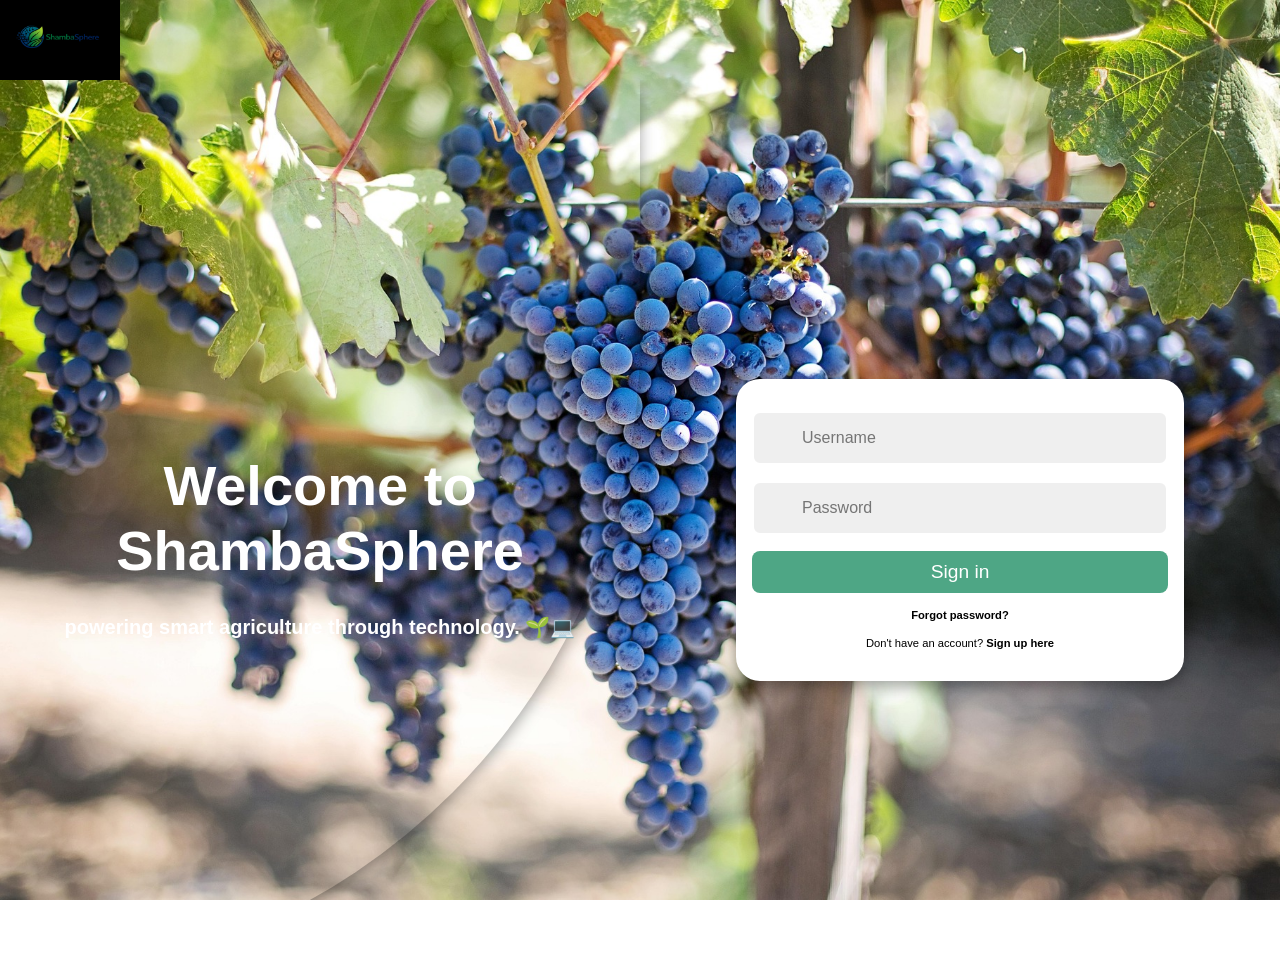
==== commit eb40acb7: "aded styles to register" ====
--- a/index.html
+++ b/index.html
@@ -4,14 +4,15 @@
     <meta charset="UTF-8">
     <meta name="viewport" content="width=device-width, initial-scale=1.0">
     <title>Register / Login</title>
+	<link rel="icon" href="/images/logo.jpeg">
 
     <!-- Main CSS -->
-    <link rel="stylesheet" href="/Auth/auth.css">
+    <link rel="stylesheet" href="auth.css">
 </head>
 <body>
     <div class="logo">
        
-        <img src="/images/logo.jpeg" alt="shambasphere-logo">
+        <img src="/images/logo_no_background.jpeg" alt="shambasphere-logo">
     </div>
     </div>
 
@@ -153,6 +154,6 @@
 		<!-- END CONTENT SECTION -->
 	</div>
 
-<script src="/Auth/auth.js"></script>
+<script src="auth.js"></script>
 </body>
 </html>
--- a/auth.css
+++ b/auth.css
@@ -0,0 +1,397 @@
+																																									:root {
+    --primary-color: #4EA685;
+   
+     
+    --black: #000000;
+    --white: #ffffff;
+    --gray: #efefef;
+    --gray-2: #757575;
+
+    --facebook-color: #4267B2;
+    --google-color: #DB4437;
+    --twitter-color: #1DA1F2;
+    --insta-color: #E1306C;
+
+
+}
+
+/* Logo Container */
+.logo {
+    display: flex;
+    align-items: center;
+    gap: 10px;
+    font-family: 'Poppins', sans-serif;
+    background: none;
+}
+
+/* Icon Style */
+.logo img {
+    font-size: 32px;
+    color: #00c853; /* vibrant green */
+    height: auto;
+    width: 120px;
+}
+
+
+
+.logo:hover .logo-text {
+    transform: scale(1.05);
+    transition: 0.3s ease;
+}
+
+
+
+.top-image {
+    width: 200px;
+    height: auto;
+    object-fit: cover;
+    display: block;
+    position:relative;
+    z-index: 100;
+    margin: 0 auto 20px auto;
+    
+}
+
+@import url('https://fonts.googleapis.com/css2?family=Poppins:wght@200;300;400;500;600&display=swap');
+
+* {
+    font-family: 'Poppins', sans-serif;
+    margin: 0;
+    padding: 0;
+    box-sizing: border-box;
+}
+
+html,
+body {
+    height: 100vh;
+    overflow: hidden;
+    background-image:url(../images/jillwellington-grapes-553464_1920.jpg) ;
+    background-size: cover;
+    background-position:center ;
+    background-repeat: no-repeat;
+}
+
+.container {
+    position: relative;
+    min-height: 100vh;
+    overflow: hidden;
+}
+
+.row {
+    display: flex;
+    flex-wrap: wrap;
+    height: 100vh;
+}
+
+.col {
+    width: 50%;
+}
+
+.align-items-center {
+    display: flex;
+    align-items: center;
+    justify-content: center;
+    text-align: center;
+}
+
+.form-wrapper {
+    width: 100%;
+    max-width: 28rem;
+}
+
+.form {
+    padding: 1rem;
+    background-color: var(--white);
+    border-radius: 1.5rem;
+    width: 100%;
+    box-shadow: rgba(0, 0, 0, 0.35) 0px 5px 15px;
+    transform: scale(0);
+    transition: .5s ease-in-out;
+    transition-delay: 1s;
+}
+
+.input-group {
+    position: relative;
+    width: 100%;
+    margin: 1rem 0;
+}
+
+.input-group i {
+    position: absolute;
+    top: 50%;
+    left: 1rem;
+    transform: translateY(-50%);
+    font-size: 1.4rem;
+    color: var(--gray-2);
+}
+
+.input-group input {
+    width: 100%;
+    padding: 1rem 3rem;
+    font-size: 1rem;
+    background-color: var(--gray);
+    border-radius: .5rem;
+    border: 0.125rem solid var(--white);
+    outline: none;
+}
+
+.input-group input:focus {
+    border: 0.125rem solid var(--primary-color);
+}
+
+.form button {
+    cursor: pointer;
+    width: 100%;
+    padding: .6rem 0;
+    border-radius: .5rem;
+    border: none;
+    background-color: var(--primary-color);
+    color: var(--white);
+    font-size: 1.2rem;
+    outline: none;
+}
+
+.form p {
+    margin: 1rem 0;
+    font-size: .7rem;
+}
+
+.flex-col {
+    flex-direction: column;
+}
+
+.social-list {
+    margin: 2rem 0;
+    padding: 1rem;
+    border-radius: 1.5rem;
+    width: 100%;
+    box-shadow: rgba(0, 0, 0, 0.35) 0px 5px 15px;
+    transform: scale(0);
+    transition: .5s ease-in-out;
+    transition-delay: 1.2s;
+}
+
+.social-list>div {
+    color: var(--white);
+    margin: 0 .5rem;
+    padding: .7rem;
+    cursor: pointer;
+    border-radius: .5rem;
+    cursor: pointer;
+    transform: scale(0);
+    transition: .5s ease-in-out;
+}
+
+.social-list>div:nth-child(1) {
+    transition-delay: 1.4s;
+}
+
+.social-list>div:nth-child(2) {
+    transition-delay: 1.6s;
+}
+
+.social-list>div:nth-child(3) {
+    transition-delay: 1.8s;
+}
+
+.social-list>div:nth-child(4) {
+    transition-delay: 2s;
+}
+
+.social-list>div>i {
+    font-size: 1.5rem;
+    transition: .4s ease-in-out;
+}
+
+.social-list>div:hover i {
+    transform: scale(1.5);
+}
+
+.facebook-bg {
+    background-color: var(--facebook-color);
+}
+
+.google-bg {
+    background-color: var(--google-color);
+}
+
+.twitter-bg {
+    background-color: var(--twitter-color);
+}
+
+.insta-bg {
+    background-color: var(--insta-color);
+}
+
+.pointer {
+    cursor: pointer;
+}
+
+.container.sign-in .form.sign-in,
+.container.sign-in .social-list.sign-in,
+.container.sign-in .social-list.sign-in>div,
+.container.sign-up .form.sign-up,
+.container.sign-up .social-list.sign-up,
+.container.sign-up .social-list.sign-up>div {
+    transform: scale(1);
+}
+
+.content-row {
+    position: absolute;
+    top: 0;
+    left: 0;
+    pointer-events: none;
+    z-index: 6;
+    width: 100%;
+}
+
+.text {
+    margin: 4rem;
+    color: var(--white);
+}
+
+.text h2 {
+    font-size: 3.5rem;
+    font-weight: 800;
+    margin: 2rem 0;
+    transition: 1s ease-in-out;
+}
+
+.text p {
+    font-weight: 600;
+    transition: 1s ease-in-out;
+    transition-delay: .2s;
+}
+
+.img img {
+    width: 30vw;
+    transition: 1s ease-in-out;
+    transition-delay: .4s;
+   
+}
+
+.text.sign-in h2,
+.text.sign-in p,
+.img.sign-in img {
+    transform: translateX(-250%);
+   
+  
+}
+
+.text.sign-in{
+    position: relative;
+    z-index: 50;
+}
+
+.text.sign-up h2,
+.text.sign-up p,
+.img.sign-up img {
+    transform: translateX(250%);
+}
+
+.container.sign-in .text.sign-in h2,
+.container.sign-in .text.sign-in p,
+.container.sign-in .img.sign-in img,
+.container.sign-up .text.sign-up h2,
+.container.sign-up .text.sign-up p,
+.container.sign-up .img.sign-up img {
+    transform: translateX(0);
+}
+
+/* BACKGROUND */
+
+.container::before {
+    content: "";
+    position: absolute;
+    top: 0;
+    right: 0;
+    height: 100vh;
+    width: 300vw;
+    transform: translate(35%, 0);
+    background-image: linear-gradient(-45deg, var(--primary-color) 0%, var(--secondary-color) 100%);
+    transition: 1s ease-in-out;
+    z-index: 6;
+    box-shadow: rgba(0, 0, 0, 0.35) 0px 5px 15px;
+    border-bottom-right-radius: max(50vw, 50vh);
+    border-top-left-radius: max(50vw, 50vh);
+}
+
+.container.sign-in::before {
+    transform: translate(0, 0);
+    right: 50%;
+}
+
+.container.sign-up::before {
+    transform: translate(100%, 0);
+    right: 50%;
+}
+
+/* RESPONSIVE */
+
+@media only screen and (max-width: 425px) {
+
+    .container::before,
+    .container.sign-in::before,
+    .container.sign-up::before {
+        height: 100vh;
+        border-bottom-right-radius: 0;
+        border-top-left-radius: 0;
+        z-index: 0;
+        transform: none;
+        right: 0;
+    }
+
+    /* .container.sign-in .col.sign-up {
+        transform: translateY(100%);
+    } */
+
+    .container.sign-in .col.sign-in,
+    .container.sign-up .col.sign-up {
+        transform: translateY(0);
+    }
+
+    .content-row {
+        align-items: flex-start !important;
+    }
+
+    .content-row .col {
+        transform: translateY(0);
+        background-color: unset;
+    }
+
+    .col {
+        width: 100%;
+        position: absolute;
+        padding: 2rem;
+        background-color: var(--white);
+        border-top-left-radius: 2rem;
+        border-top-right-radius: 2rem;
+        transform: translateY(100%);
+        transition: 1s ease-in-out;
+    }
+
+    .row {
+        align-items: flex-end;
+        justify-content: flex-end;
+    }
+
+    .form,
+    .social-list {
+        box-shadow: none;
+        margin: 0;
+        padding: 0;
+    }
+
+    .text {
+        margin: 0;
+    }
+
+    .text p {
+        display: none;
+    }
+
+    .text h2 {
+        margin: .5rem;
+        font-size: 2rem;
+    }
+}
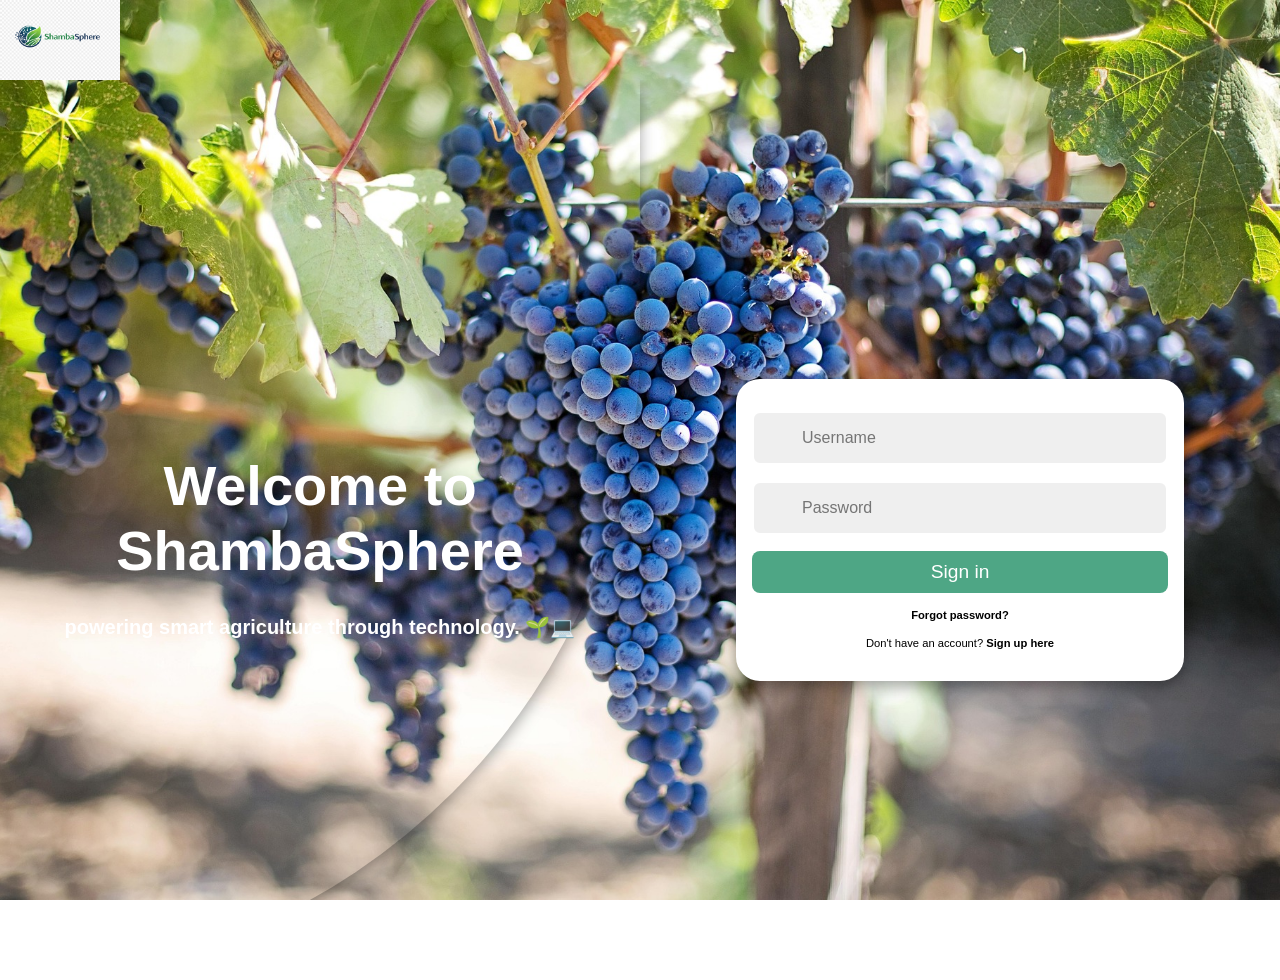
==== commit a66fc05e: "added logo" ====
--- a/index.html
+++ b/index.html
@@ -3,6 +3,25 @@
 <head>
     <meta charset="UTF-8">
     <meta name="viewport" content="width=device-width, initial-scale=1.0">
+<meta charset="UTF-8">
+
+<title>ShambaSphere | Smart Agriculture Platform</title>
+
+<meta name="description" content="ShambaSphere is a modern digital agricultural marketplace connecting farmers, buyers, and institutions through smart technology.">
+
+<meta name="keywords" content="Agriculture, Farmers, Marketplace, AgriTech, ShambaSphere, Digital Farming, Farm Products">
+
+<meta name="author" content="ShambaSphere Team">
+
+<!-- Open Graph (for social media sharing) -->
+<meta property="og:title" content="ShambaSphere | Smart Agriculture Platform">
+<meta property="og:description" content="Connecting farmers and buyers through technology.">
+<meta property="og:type" content="website">
+<meta property="og:image" content="logo.png">
+
+<!-- Favicon -->
+<link rel="icon" type="image/png" href="favicon.png">
+
     <title>Register / Login</title>
 	<link rel="icon" href="/images/logo.jpeg">
 
@@ -12,7 +31,7 @@
 <body>
     <div class="logo">
        
-        <img src="/images/logo_no_background.jpeg" alt="shambasphere-logo">
+        <img src="/images/logo1.jpeg" alt="shambasphere-logo">
     </div>
     </div>
 
@@ -43,8 +62,8 @@
 							<i class='bx bxs-lock-alt'></i>
 							<input type="password" placeholder="Confirm password">
 						</div>
-                        <div class="input-group">
-							<select name="" id="" style="width: 100%; padding: 10px; border-radius: 5px; border: 1px solid var(--gray);">
+                        <div class="input-group"><p>Choose your role</p>
+							<select name="" id="" style="width: 100%; padding: 10px; border-radius: 5px; border: 1px solid var(--gray);" >
                                 <option value=""></option>
                                 <option value="">Farmer</option>
                                 <option value="">Buyer</option>
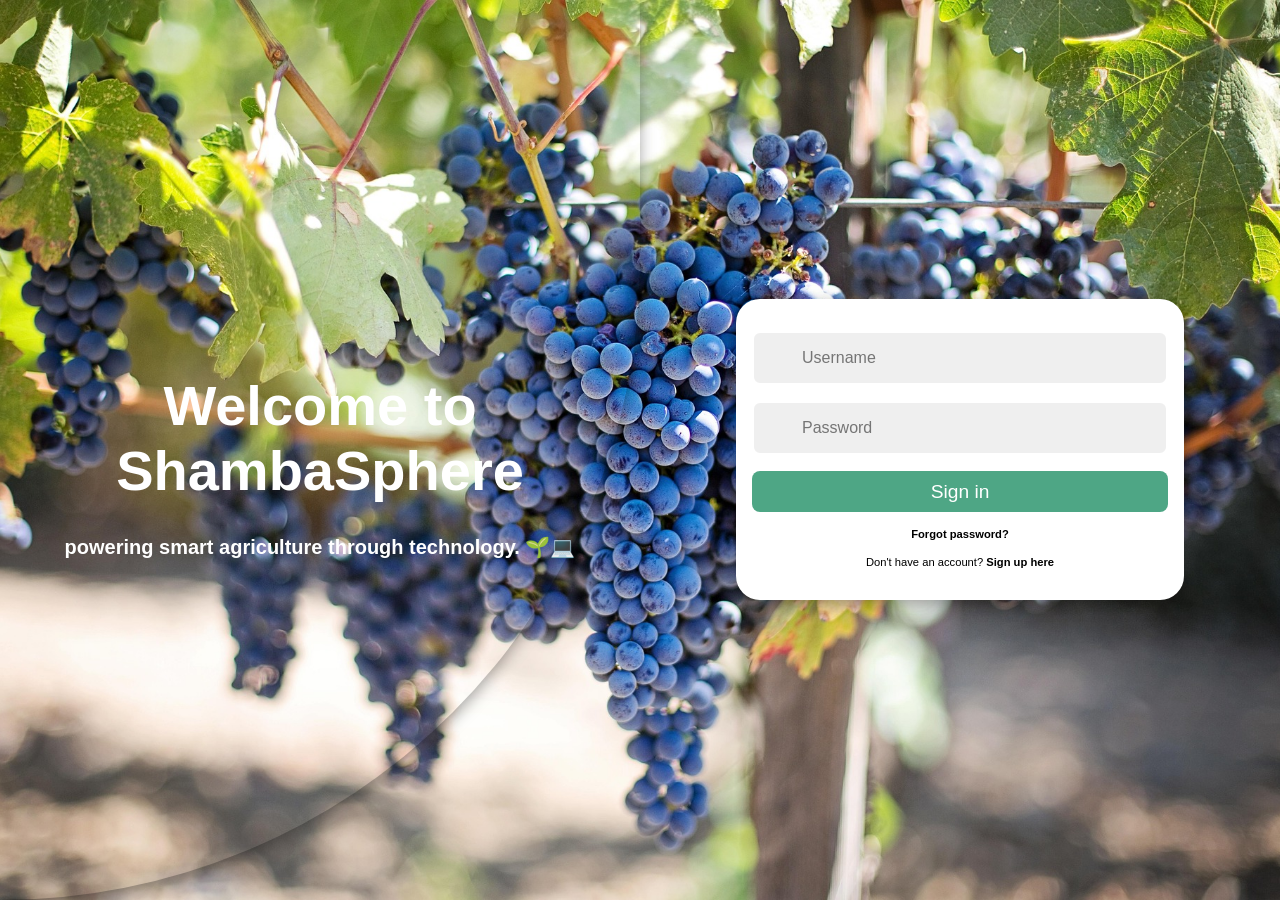
==== commit d4129812: "added logo" ====
--- a/index.html
+++ b/index.html
@@ -23,16 +23,16 @@
 <link rel="icon" type="image/png" href="favicon.png">
 
     <title>Register / Login</title>
-	<link rel="icon" href="/images/logo.jpeg">
+	<link rel="icon" href="/images/logo1.jpeg" type="image/x-icon">
 
     <!-- Main CSS -->
     <link rel="stylesheet" href="auth.css">
 </head>
 <body>
-    <div class="logo">
+    <!-- <div class="logo">
        
         <img src="/images/logo1.jpeg" alt="shambasphere-logo">
-    </div>
+    </div> -->
     </div>
 
 <div id="container" class="container">
--- a/auth.css
+++ b/auth.css
@@ -1,6 +1,5 @@
 																																									:root {
-    --primary-color: #4EA685;
-   
+    --primary-color: #4EA685;   
      
     --black: #000000;
     --white: #ffffff;
@@ -394,4 +393,5 @@
         margin: .5rem;
         font-size: 2rem;
     }
+    
 }
